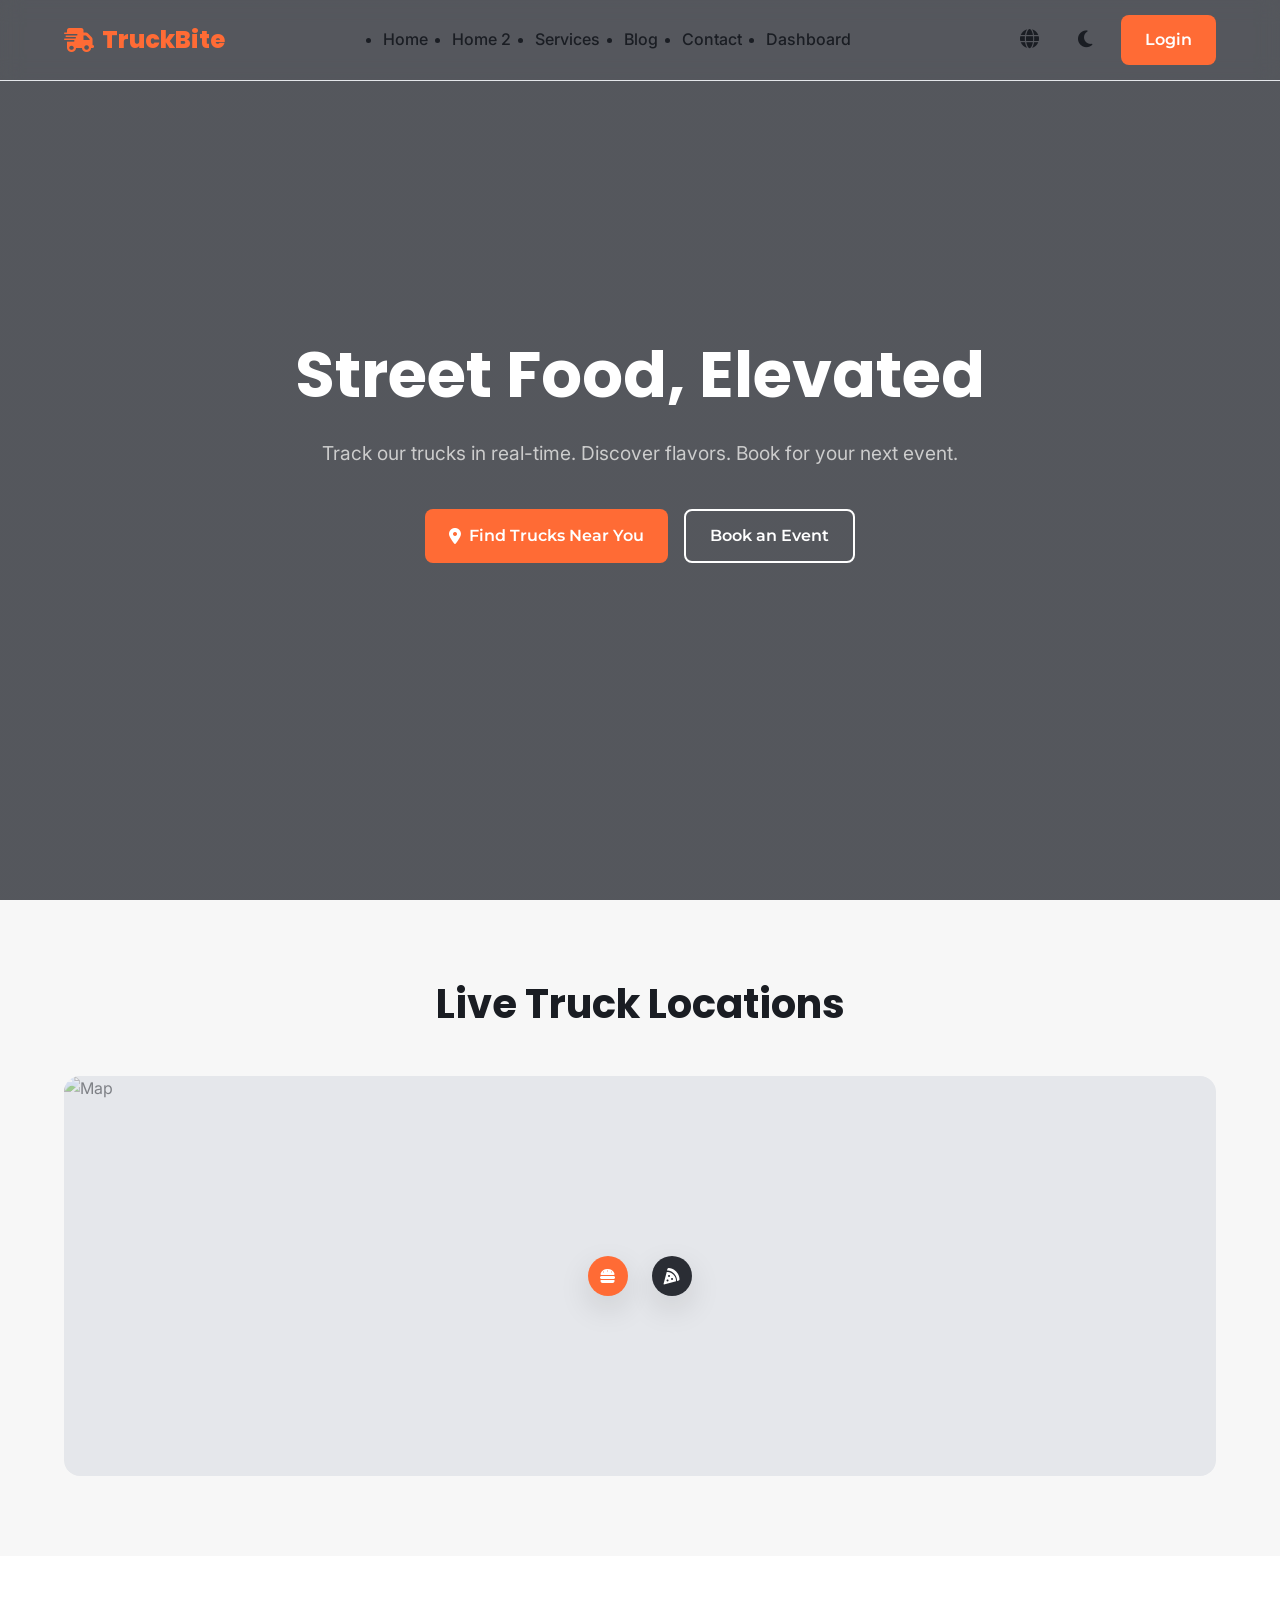
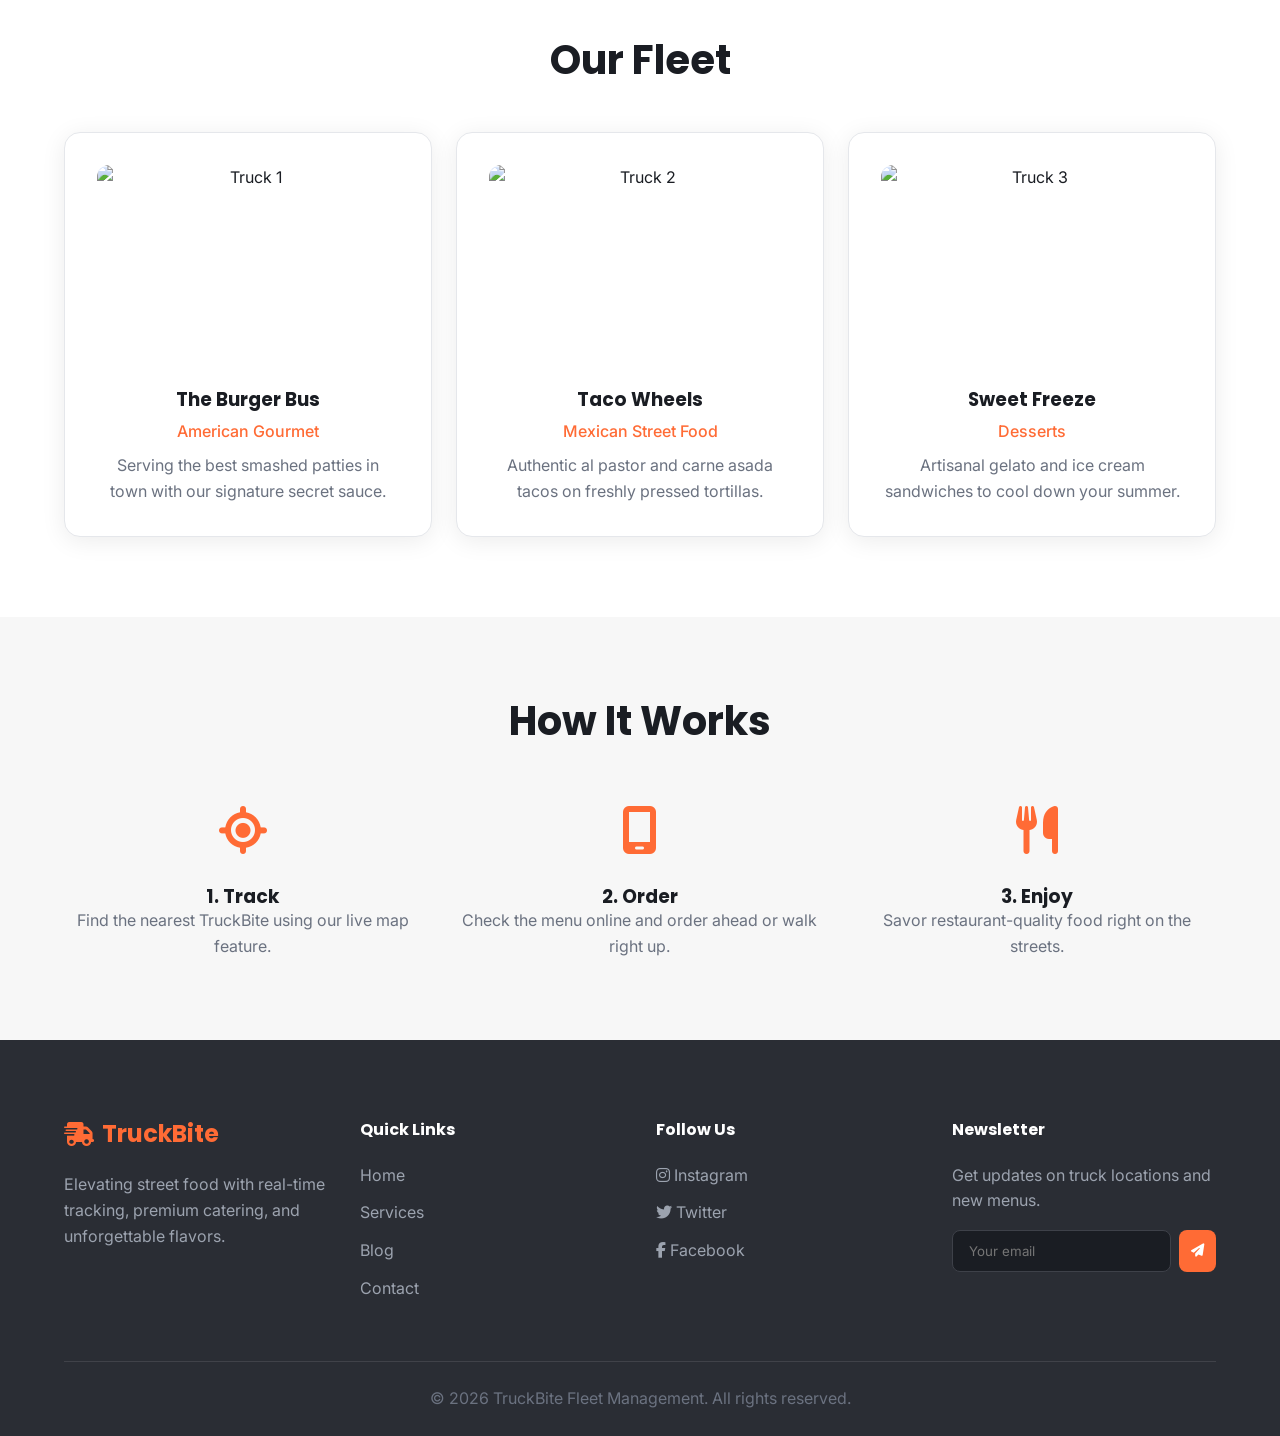
==== index.html @ 332a0b75 "first commit" ====
<!DOCTYPE html>
<html lang="en">
<head>
    <meta charset="UTF-8">
    <meta name="viewport" content="width=device-width, initial-scale=1.0">
    <title>TruckBite - Food Truck Fleet Management</title>
    <link rel="stylesheet" href="css/style.css">
    <link rel="stylesheet" href="https://cdnjs.cloudflare.com/ajax/libs/font-awesome/6.4.0/css/all.min.css">
</head>
<body>
    <!-- Navbar -->
    <nav class="navbar">
        <div class="container nav-container">
            <a href="index.html" class="logo">
                <i class="fa-solid fa-truck-fast"></i> TruckBite
            </a>
            
            <ul class="nav-links">
                <li><a href="index.html" class="nav-link">Home</a></li>
                <li><a href="home2.html" class="nav-link">Home 2</a></li>
                <li><a href="services.html" class="nav-link">Services</a></li>
                <li><a href="blog.html" class="nav-link">Blog</a></li>
                <li><a href="contact.html" class="nav-link">Contact</a></li>
                <li><a href="overview.html" class="nav-link dashboard-link">Dashboard</a></li>
            </ul>

            <div class="nav-controls">
                <!-- Theme and RTL in Navbar (Desktop) -->
                <button class="icon-btn rtl-toggle-btn" aria-label="Toggle RTL"><i class="fa-solid fa-globe"></i></button>
                <button class="icon-btn theme-toggle-btn" aria-label="Toggle Theme"><i class="fa-solid fa-moon"></i></button>
                <a href="login.html" class="btn btn-primary">Login</a>
            </div>

            <button class="hamburger"><i class="fa-solid fa-bars"></i></button>
        </div>
    </nav>

    <!-- Mobile Menu -->
    <div class="mobile-overlay"></div>
    <div class="mobile-menu">
        <button class="mobile-close"><i class="fa-solid fa-xmark"></i></button>
        <ul style="list-style: none; display: flex; flex-direction: column; gap: 20px;">
            <li><a href="index.html" class="nav-link text-dark" style="font-size: 1.2rem;">Home</a></li>
            <li><a href="home2.html" class="nav-link" style="font-size: 1.2rem;">Home 2</a></li>
            <li><a href="services.html" class="nav-link" style="font-size: 1.2rem;">Services</a></li>
            <li><a href="blog.html" class="nav-link" style="font-size: 1.2rem;">Blog</a></li>
            <li><a href="contact.html" class="nav-link" style="font-size: 1.2rem;">Contact</a></li>
            <li><a href="overview.html" class="nav-link dashboard-link" style="font-size: 1.2rem;">Dashboard</a></li>
            <li><a href="login.html" class="btn btn-primary" style="text-align: center;">Login</a></li>
        </ul>
        <div style="display: flex; gap: 16px; margin-top: 20px;">
            <button class="icon-btn rtl-toggle-btn"><i class="fa-solid fa-globe"></i> RTL</button>
            <button class="icon-btn theme-toggle-btn"><i class="fa-solid fa-moon"></i> Theme</button>
        </div>
    </div>

    <!-- Home Hero -->
    <section class="hero">
        <div class="hero-content">
            <h1>Street Food, Elevated</h1>
            <p>Track our trucks in real-time. Discover flavors. Book for your next event.</p>
            <div class="hero-btns">
                <a href="#locations" class="btn btn-primary"><i class="fa-solid fa-location-dot float"></i> Find Trucks Near You</a>
                <a href="services.html" class="btn btn-outline" style="color:#fff; border-color:#fff;">Book an Event</a>
            </div>
        </div>
    </section>

    <!-- Live Locations (Mock) -->
    <section id="locations" style="background: var(--accent);">
        <div class="container">
            <h2 class="section-heading">Live Truck Locations</h2>
            <div style="width: 100%; height: 400px; background: #e5e7eb; border-radius: 16px; display: flex; align-items: center; justify-content: center; position: relative; overflow: hidden;">
                <img src="https://images.unsplash.com/photo-1524661135-423995f22d0b?auto=format&fit=crop&q=80&w=1600" style="width:100%; height:100%; object-fit: cover; opacity: 0.5; position: absolute;" alt="Map">
                <div style="z-index: 2; display: flex; gap: 24px;">
                    <!-- Mock Markers -->
                    <div style="width:40px;height:40px;background:var(--primary);color:#fff;border-radius:50%;display:flex;align-items:center;justify-content:center;box-shadow:var(--shadow-lg);animation:float 2s infinite;"><i class="fa-solid fa-burger"></i></div>
                    <div style="width:40px;height:40px;background:var(--secondary);color:#fff;border-radius:50%;display:flex;align-items:center;justify-content:center;box-shadow:var(--shadow-lg);animation:float 3s infinite;"><i class="fa-solid fa-pizza-slice"></i></div>
                </div>
            </div>
        </div>
    </section>

    <!-- Our Fleet -->
    <section>
        <div class="container">
            <h2 class="section-heading">Our Fleet</h2>
            <div class="card-grid">
                <div class="card">
                    <img src="https://images.unsplash.com/photo-1565123409695-7b5ef63a2efb?auto=format&fit=crop&q=80&w=600" alt="Truck 1" style="width: 100%; height: 200px; object-fit: cover; border-radius: 12px; margin-bottom: 24px;">
                    <h3>The Burger Bus</h3>
                    <p style="margin: 8px 0; font-weight: 500; color: var(--primary);">American Gourmet</p>
                    <p>Serving the best smashed patties in town with our signature secret sauce.</p>
                </div>
                <div class="card">
                    <img src="https://images.unsplash.com/photo-1585937421612-70a008356fbe?auto=format&fit=crop&q=80&w=600" alt="Truck 2" style="width: 100%; height: 200px; object-fit: cover; border-radius: 12px; margin-bottom: 24px;">
                    <h3>Taco Wheels</h3>
                    <p style="margin: 8px 0; font-weight: 500; color: var(--primary);">Mexican Street Food</p>
                    <p>Authentic al pastor and carne asada tacos on freshly pressed tortillas.</p>
                </div>
                <div class="card">
                    <img src="https://images.unsplash.com/photo-1555939594-58d7cb561ad1?auto=format&fit=crop&q=80&w=600" alt="Truck 3" style="width: 100%; height: 200px; object-fit: cover; border-radius: 12px; margin-bottom: 24px;">
                    <h3>Sweet Freeze</h3>
                    <p style="margin: 8px 0; font-weight: 500; color: var(--primary);">Desserts</p>
                    <p>Artisanal gelato and ice cream sandwiches to cool down your summer.</p>
                </div>
            </div>
        </div>
    </section>

    <!-- How It Works -->
    <section style="background: var(--accent);">
        <div class="container">
            <h2 class="section-heading">How It Works</h2>
            <div class="card-grid" style="gap: 40px;">
                <div style="flex: 1; text-align: center;">
                    <div style="font-size: 3rem; color: var(--primary); margin-bottom: 16px;"><i class="fa-solid fa-location-crosshairs"></i></div>
                    <h3>1. Track</h3>
                    <p>Find the nearest TruckBite using our live map feature.</p>
                </div>
                <div style="flex: 1; text-align: center;">
                    <div style="font-size: 3rem; color: var(--primary); margin-bottom: 16px;"><i class="fa-solid fa-mobile-screen"></i></div>
                    <h3>2. Order</h3>
                    <p>Check the menu online and order ahead or walk right up.</p>
                </div>
                <div style="flex: 1; text-align: center;">
                    <div style="font-size: 3rem; color: var(--primary); margin-bottom: 16px;"><i class="fa-solid fa-utensils"></i></div>
                    <h3>3. Enjoy</h3>
                    <p>Savor restaurant-quality food right on the streets.</p>
                </div>
            </div>
        </div>
    </section>

    <!-- Footer -->
    <footer>
        <div class="container">
            <div class="footer-grid">
                <div class="footer-col">
                    <h4 style="font-family: var(--font-heading); font-size: 1.5rem; color: var(--primary); display: flex; align-items: center; gap: 8px;"><i class="fa-solid fa-truck-fast"></i> TruckBite</h4>
                    <p>Elevating street food with real-time tracking, premium catering, and unforgettable flavors.</p>
                </div>
                <div class="footer-col">
                    <h4>Quick Links</h4>
                    <a href="index.html">Home</a>
                    <a href="services.html">Services</a>
                    <a href="blog.html">Blog</a>
                    <a href="contact.html">Contact</a>
                </div>
                <div class="footer-col">
                    <h4>Follow Us</h4>
                    <a href="#"><i class="fa-brands fa-instagram"></i> Instagram</a>
                    <a href="#"><i class="fa-brands fa-twitter"></i> Twitter</a>
                    <a href="#"><i class="fa-brands fa-facebook-f"></i> Facebook</a>
                </div>
                <div class="footer-col">
                    <h4>Newsletter</h4>
                    <p>Get updates on truck locations and new menus.</p>
                    <div style="display: flex; gap: 8px; margin-top: 16px;">
                        <input type="email" placeholder="Your email" style="background:#1A1D23; border-color:#3E4149; color:#FFF;">
                        <button class="btn btn-primary" style="padding: 12px;"><i class="fa-solid fa-paper-plane"></i></button>
                    </div>
                </div>
            </div>
            <div class="footer-bottom">
                <p>&copy; 2026 TruckBite Fleet Management. All rights reserved.</p>
            </div>
        </div>
    </footer>

    <script src="js/rtl-toggle.js"></script>
    <script src="js/script.js"></script>
</body>
</html>
---- css/style.css ----
/* style.css - Main Styles for TruckBite */
@import url('https://fonts.googleapis.com/css2?family=Inter:wght@400;500;600&family=Montserrat:wght@500;600;700&family=Poppins:wght@500;600;700;800&display=swap');

:root {
  /* Colors */
  --primary: #FF6B35;
  --secondary: #2A2D34;
  --accent: #F7F7F7;
  
  --text-dark: #1A1D23;
  --text-light: #6B7280;
  --bg-color: #FFFFFF;
  --bg-card: #FFFFFF;
  --border-color: #E5E7EB;
  
  --shadow-sm: 0 2px 8px rgba(0,0,0,0.04);
  --shadow-md: 0 4px 24px rgba(0,0,0,0.08);
  --shadow-lg: 0 12px 32px rgba(0,0,0,0.12);
  
  /* Typography */
  --font-heading: 'Poppins', sans-serif;
  --font-body: 'Inter', sans-serif;
  --font-cta: 'Montserrat', sans-serif;
  
  /* Spacing */
  --base-unit: 8px;
  --section-padding: 80px;
  --container-max: 1200px;
  --card-gap: 24px;
}

[data-theme="dark"] {
  --bg-color: #1A1D23;
  --text-dark: #F7F7F7;
  --text-light: #9CA3AF;
  --bg-card: #2A2D34;
  --border-color: #3E4149;
  --shadow-md: 0 4px 24px rgba(0,0,0,0.3);
}

* {
  margin: 0;
  padding: 0;
  box-sizing: border-box;
}

body {
  font-family: var(--font-body);
  color: var(--text-dark);
  background-color: var(--bg-color);
  line-height: 1.6;
  transition: background-color 0.3s ease, color 0.3s ease;
  overflow-x: hidden;
}

.container {
  max-width: var(--container-max);
  margin: 0 auto;
  padding: 0 24px;
}

/* Typography styles */
h1, h2, h3, h4, h5, h6 {
  font-family: var(--font-heading);
  color: var(--text-dark);
  line-height: 1.2;
}

h2.section-heading {
  font-size: 2.5rem;
  text-align: center;
  margin-bottom: 48px;
}

@media (max-width: 768px) {
  h2.section-heading {
    font-size: 1.8rem;
    margin-bottom: 32px;
  }
}

p {
  color: var(--text-light);
}

a {
  text-decoration: none;
  color: inherit;
  transition: color 0.3s ease;
}

/* Buttons */
.btn {
  font-family: var(--font-cta);
  display: inline-flex;
  align-items: center;
  justify-content: center;
  padding: 12px 24px;
  border-radius: 8px;
  font-weight: 600;
  cursor: pointer;
  transition: all 0.3s ease;
  border: none;
  gap: 8px;
}

.btn-primary {
  background-color: var(--primary);
  color: #FFF;
}

.btn-primary:hover {
  transform: scale(1.05);
  box-shadow: 0 8px 16px rgba(255, 107, 53, 0.3);
}

.btn-outline {
  background: transparent;
  border: 2px solid var(--primary);
  color: var(--primary);
}

.btn-outline:hover {
  background: var(--primary);
  color: #FFF;
}

/* Cards */
.card-grid {
  display: flex;
  gap: var(--card-gap);
  flex-wrap: wrap;
}

.card {
  background-color: var(--bg-card);
  border-radius: 16px;
  padding: 32px;
  box-shadow: var(--shadow-md);
  display: flex;
  flex: 1;
  min-width: 300px;
  flex-direction: column;
  align-items: center;
  text-align: center;
  transition: transform 0.3s ease, box-shadow 0.3s ease;
  border: 1px solid var(--border-color);
}

.card:hover {
  transform: translateY(-8px);
  box-shadow: var(--shadow-lg);
}

/* Navbar */
.navbar {
  position: fixed;
  top: 0;
  left: 0;
  width: 100%;
  background-color: rgba(var(--bg-color), 0.8);
  backdrop-filter: blur(10px);
  -webkit-backdrop-filter: blur(10px);
  z-index: 1000;
  border-bottom: 1px solid var(--border-color);
  transition: all 0.3s ease;
}
.navbar.dark-mode {
  background-color: rgba(26, 29, 35, 0.8);
}

.nav-container {
  display: flex;
  justify-content: space-between;
  align-items: center;
  height: 80px;
}

.logo {
  font-family: var(--font-heading);
  font-size: 1.5rem;
  font-weight: 800;
  color: var(--primary);
  display: flex;
  align-items: center;
  gap: 8px;
}

.nav-links {
  display: flex;
  align-items: center;
  gap: 24px;
}

.nav-link {
  font-weight: 500;
  position: relative;
}

.nav-link:hover {
  color: var(--primary);
}

.nav-controls {
  display: flex;
  align-items: center;
  gap: 16px;
}

.icon-btn {
  width: 40px;
  height: 40px;
  border-radius: 50%;
  border: none;
  background: transparent;
  color: var(--text-dark);
  cursor: pointer;
  display: flex;
  justify-content: center;
  align-items: center;
  transition: background 0.3s ease;
  font-size: 1.2rem;
}

.icon-btn:hover {
  background: var(--accent);
}

[data-theme="dark"] .icon-btn:hover {
  background: var(--border-color);
}

.hamburger {
  display: none;
  background: transparent;
  border: none;
  font-size: 1.5rem;
  color: var(--text-dark);
  cursor: pointer;
}

.mobile-menu {
  position: fixed;
  top: 0;
  right: -100%;
  width: 300px;
  height: 100vh;
  background-color: var(--bg-card);
  box-shadow: -4px 0 24px rgba(0,0,0,0.1);
  padding: 80px 24px 24px;
  transition: right 0.3s ease;
  z-index: 999;
  display: flex;
  flex-direction: column;
  gap: 20px;
}

.mobile-menu.active {
  right: 0;
}

.mobile-close {
  position: absolute;
  top: 24px;
  right: 24px;
  background: transparent;
  border: none;
  font-size: 1.5rem;
  color: var(--text-dark);
  cursor: pointer;
}

.mobile-overlay {
  position: fixed;
  top: 0;
  left: 0;
  width: 100vw;
  height: 100vh;
  background: rgba(0,0,0,0.5);
  opacity: 0;
  visibility: hidden;
  transition: all 0.3s ease;
  z-index: 998;
}

.mobile-overlay.active {
  opacity: 1;
  visibility: visible;
}

/* Sections */
section {
  padding: var(--section-padding) 0;
}

@media (max-width: 768px) {
  section {
    padding: calc(var(--section-padding) / 2) 0;
  }
  
  .nav-links {
    display: none;
  }
  
  .nav-controls {
    display: none;
  }
  
  .hamburger {
    display: block;
  }
}

/* Hero Section */
.hero {
  height: 100vh;
  display: flex;
  align-items: center;
  justify-content: center;
  text-align: center;
  position: relative;
  background: linear-gradient(rgba(42, 45, 52, 0.8), rgba(42, 45, 52, 0.8)), url('https://images.unsplash.com/photo-1565123409695-7b5ef63a2efb?auto=format&fit=crop&q=80&w=2000') center/cover;
  color: #FFF;
  padding-top: 80px;
}

.hero-content {
  max-width: 800px;
  z-index: 2;
  animation: fadeIn 1s ease-out;
}

.hero h1 {
  font-size: 4rem;
  color: #FFF;
  margin-bottom: 24px;
  animation: slideUp 1s ease-out 0.5s both;
}

.hero p {
  font-size: 1.2rem;
  color: #CCC;
  margin-bottom: 40px;
  animation: slideUp 1s ease-out 0.7s both;
}

.hero-btns {
  display: flex;
  gap: 16px;
  justify-content: center;
  animation: slideUp 1s ease-out 0.9s both;
}

/* Auth Pages Modal Logic */
.modal {
  display: none;
  position: fixed;
  top: 0; left: 0; right: 0; bottom: 0;
  background: rgba(0,0,0,0.5);
  z-index: 2000;
  align-items: center;
  justify-content: center;
}
.modal.active {
  display: flex;
}
.modal-content {
  background: var(--bg-card);
  padding: 32px;
  border-radius: 16px;
  text-align: center;
  max-width: 400px;
  width: 90%;
}

/* Animation Keyframes */
@keyframes fadeIn {
  from { opacity: 0; }
  to { opacity: 1; }
}

@keyframes slideUp {
  from { transform: translateY(30px); opacity: 0; }
  to { transform: translateY(0); opacity: 1; }
}

/* Floating Animations */
.float {
  animation: float 3s ease-in-out infinite;
}

@keyframes float {
  0% { transform: translateY(0); }
  50% { transform: translateY(-10px); }
  100% { transform: translateY(0); }
}

/* Footer */
footer {
  background-color: var(--secondary);
  color: #FFF;
  padding: 80px 0 24px;
}

.footer-grid {
  display: grid;
  grid-template-columns: repeat(4, 1fr);
  gap: 32px;
  margin-bottom: 48px;
}

.footer-col h4 {
  color: #FFF;
  margin-bottom: 24px;
}

.footer-col p, .footer-col a {
  color: #9CA3AF;
  margin-bottom: 12px;
  display: block;
}

.footer-col a:hover {
  color: var(--primary);
}

.footer-bottom {
  text-align: center;
  padding-top: 24px;
  border-top: 1px solid rgba(255,255,255,0.1);
  color: #9CA3AF;
}

@media (max-width: 1024px) {
  .footer-grid {
    grid-template-columns: repeat(2, 1fr);
  }
}

@media (max-width: 768px) {
  .footer-grid {
    grid-template-columns: 1fr;
    text-align: center;
  }
}

/* RTL Styles */
[dir="rtl"] {
  text-align: right;
}

[dir="rtl"] .nav-links {
  flex-direction: row-reverse;
}

[dir="rtl"] .hero-btns {
  flex-direction: row-reverse;
}

[dir="rtl"] .card-grid {
  flex-direction: row-reverse;
}

[dir="rtl"] .mobile-menu {
  right: auto;
  left: -100%;
}

[dir="rtl"] .mobile-menu.active {
  left: 0;
}

[dir="rtl"] .mobile-close {
  right: auto;
  left: 24px;
}

[dir="rtl"] .footer-grid {
  direction: rtl;
}

/* Global inputs */
input, textarea {
  width: 100%;
  padding: 12px 16px;
  border: 1px solid var(--border-color);
  border-radius: 8px;
  background: var(--bg-color);
  color: var(--text-dark);
  font-family: var(--font-body);
  transition: border-color 0.3s ease;
}

input:focus, textarea:focus {
  outline: none;
  border-color: var(--primary);
}
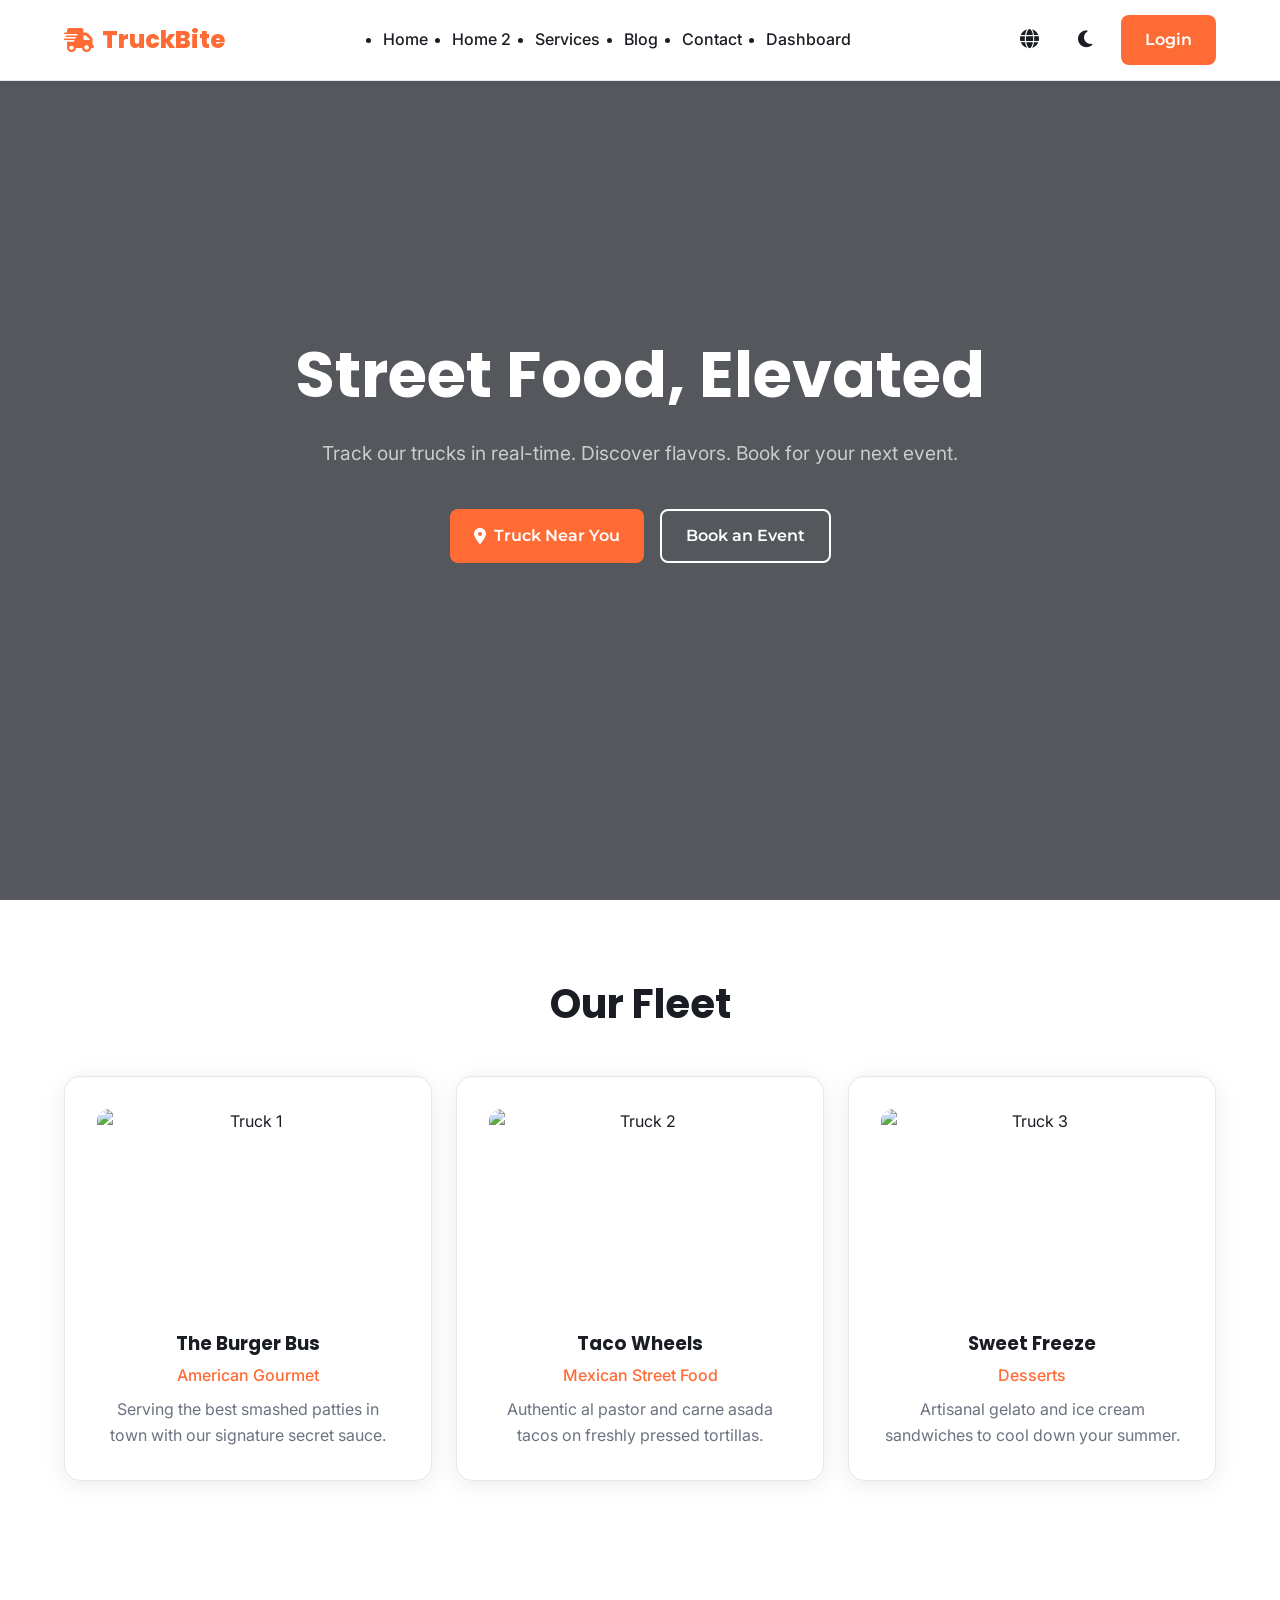
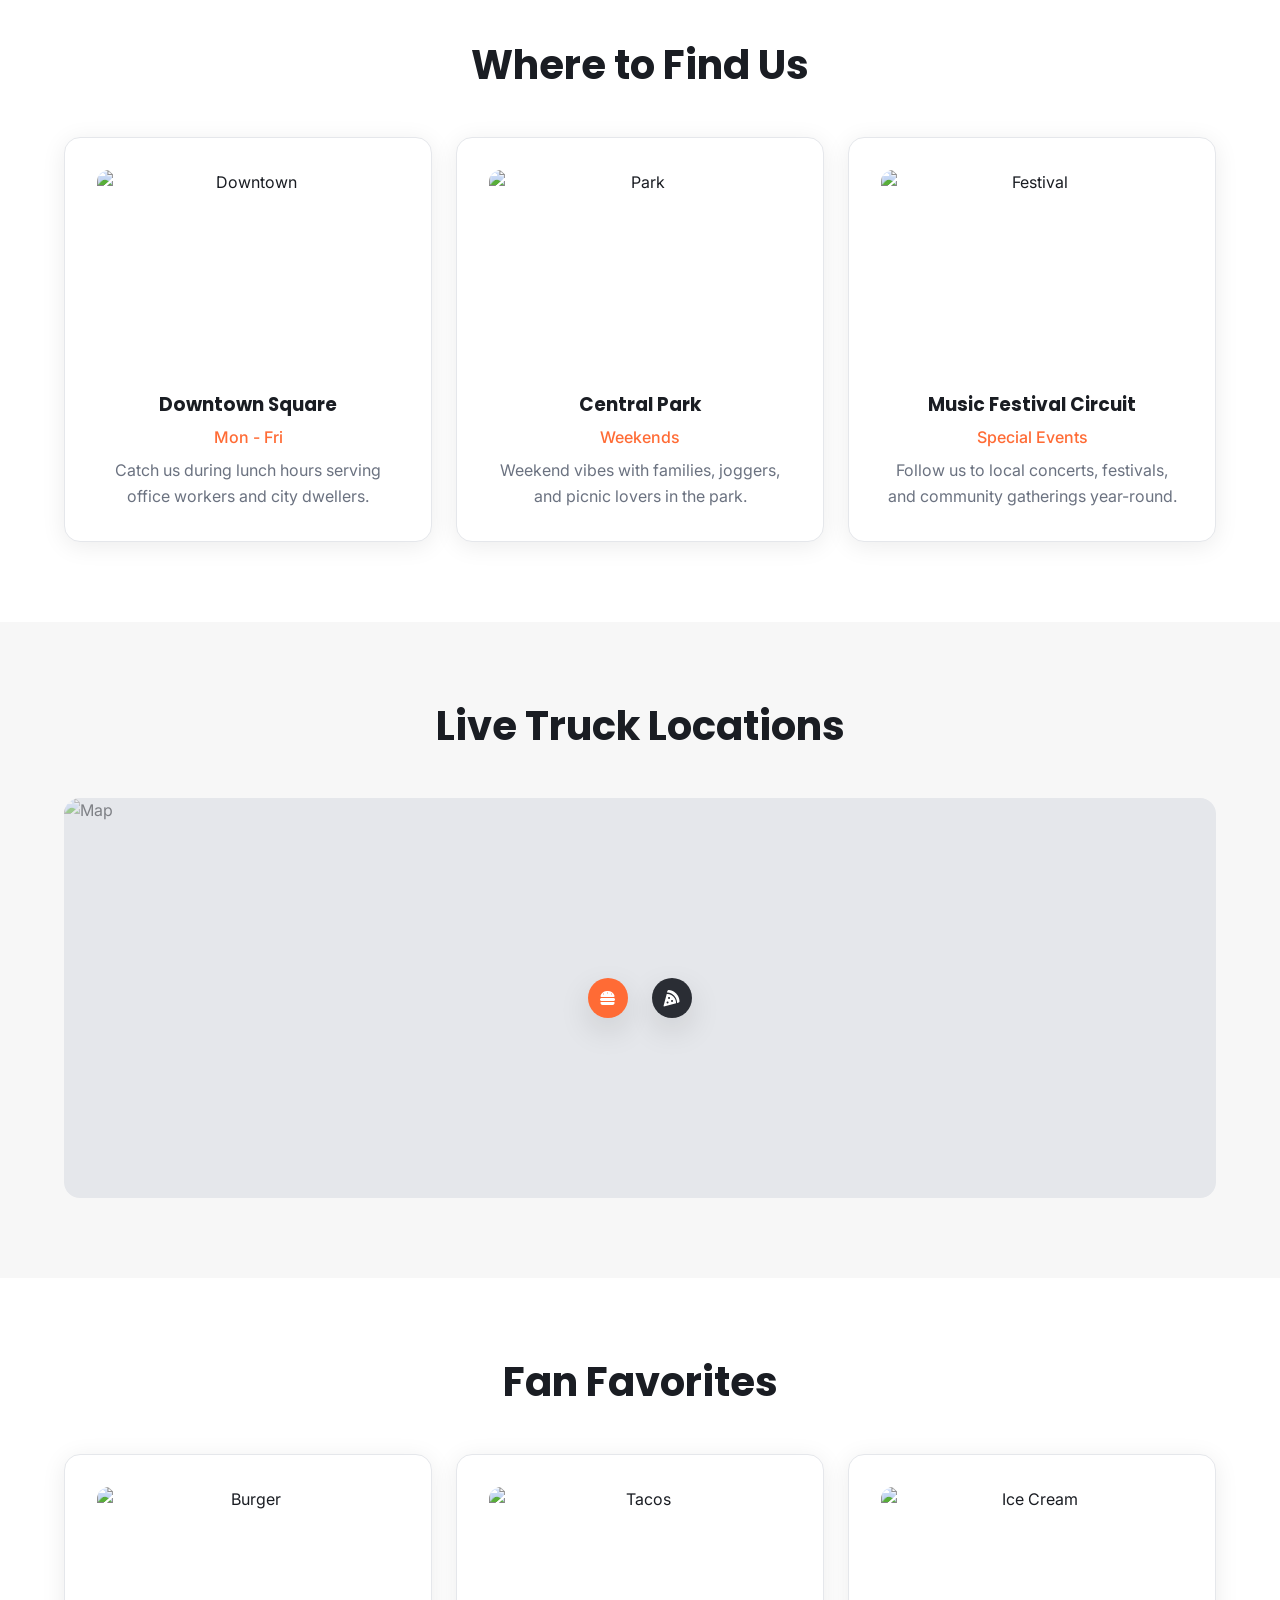
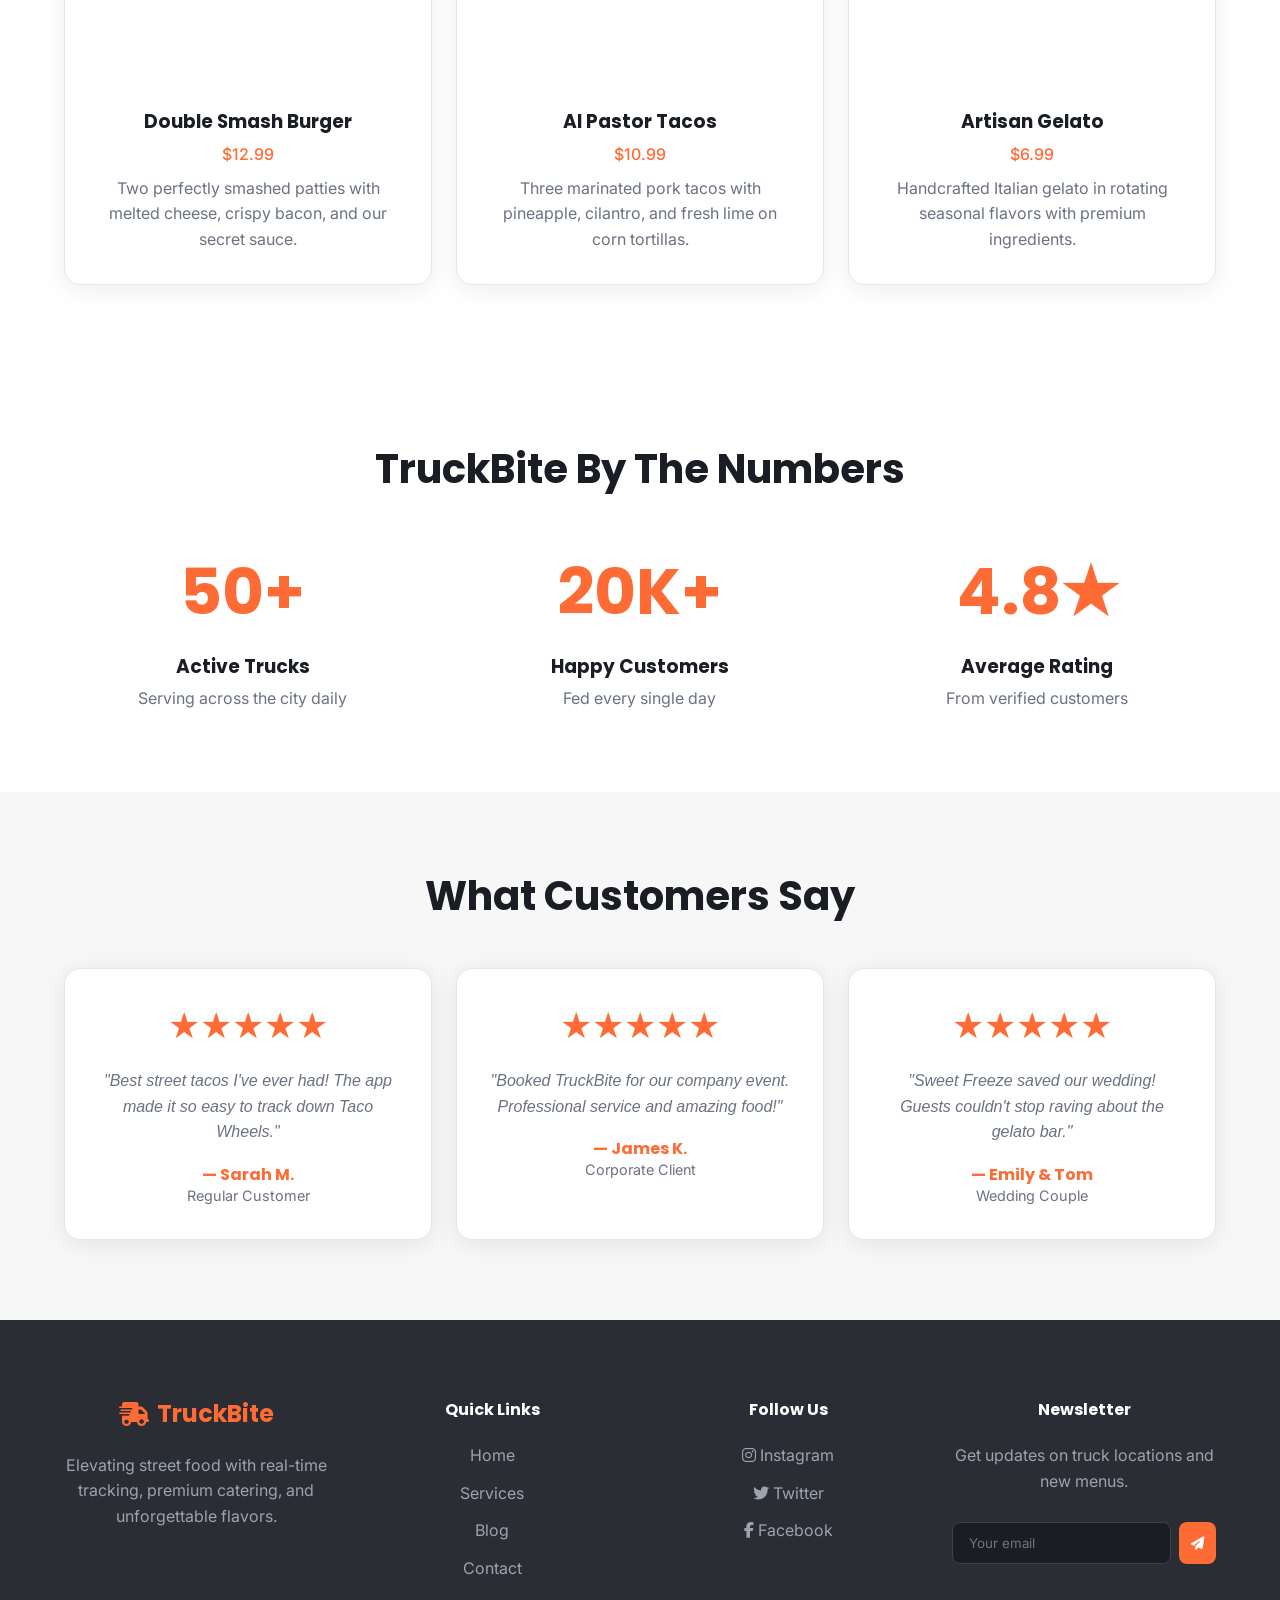
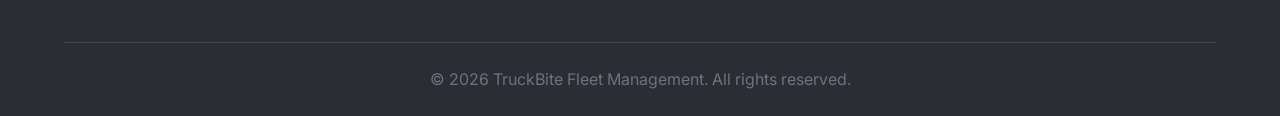
==== commit 2e55055a: "fixes" ====
--- a/index.html
+++ b/index.html
@@ -1,5 +1,6 @@
 <!DOCTYPE html>
 <html lang="en">
+
 <head>
     <meta charset="UTF-8">
     <meta name="viewport" content="width=device-width, initial-scale=1.0">
@@ -7,6 +8,7 @@
     <link rel="stylesheet" href="css/style.css">
     <link rel="stylesheet" href="https://cdnjs.cloudflare.com/ajax/libs/font-awesome/6.4.0/css/all.min.css">
 </head>
+
 <body>
     <!-- Navbar -->
     <nav class="navbar">
@@ -14,7 +16,7 @@
             <a href="index.html" class="logo">
                 <i class="fa-solid fa-truck-fast"></i> TruckBite
             </a>
-            
+
             <ul class="nav-links">
                 <li><a href="index.html" class="nav-link">Home</a></li>
                 <li><a href="home2.html" class="nav-link">Home 2</a></li>
@@ -24,14 +26,18 @@
                 <li><a href="overview.html" class="nav-link dashboard-link">Dashboard</a></li>
             </ul>
 
-            <div class="nav-controls">
-                <!-- Theme and RTL in Navbar (Desktop) -->
-                <button class="icon-btn rtl-toggle-btn" aria-label="Toggle RTL"><i class="fa-solid fa-globe"></i></button>
-                <button class="icon-btn theme-toggle-btn" aria-label="Toggle Theme"><i class="fa-solid fa-moon"></i></button>
-                <a href="login.html" class="btn btn-primary">Login</a>
-            </div>
-
-            <button class="hamburger"><i class="fa-solid fa-bars"></i></button>
+            <div class="nav-right">
+                <div class="nav-controls">
+                    <!-- Theme and RTL in Navbar (Desktop) -->
+                    <button class="icon-btn rtl-toggle-btn" aria-label="Toggle RTL"><i
+                            class="fa-solid fa-globe"></i></button>
+                    <button class="icon-btn theme-toggle-btn" aria-label="Toggle Theme"><i
+                            class="fa-solid fa-moon"></i></button>
+                    <a href="login.html" class="btn btn-primary">Login</a>
+                </div>
+
+                <button class="hamburger"><i class="fa-solid fa-bars"></i></button>
+            </div>
         </div>
     </nav>
 
@@ -48,35 +54,18 @@
             <li><a href="overview.html" class="nav-link dashboard-link" style="font-size: 1.2rem;">Dashboard</a></li>
             <li><a href="login.html" class="btn btn-primary" style="text-align: center;">Login</a></li>
         </ul>
-        <div style="display: flex; gap: 16px; margin-top: 20px;">
-            <button class="icon-btn rtl-toggle-btn"><i class="fa-solid fa-globe"></i> RTL</button>
-            <button class="icon-btn theme-toggle-btn"><i class="fa-solid fa-moon"></i> Theme</button>
-        </div>
     </div>
 
+    <!-- Home Hero -->
     <!-- Home Hero -->
     <section class="hero">
         <div class="hero-content">
             <h1>Street Food, Elevated</h1>
             <p>Track our trucks in real-time. Discover flavors. Book for your next event.</p>
             <div class="hero-btns">
-                <a href="#locations" class="btn btn-primary"><i class="fa-solid fa-location-dot float"></i> Find Trucks Near You</a>
+                <a href="#locations" class="btn btn-primary"><i class="fa-solid fa-location-dot float"></i>Truck Near
+                    You</a>
                 <a href="services.html" class="btn btn-outline" style="color:#fff; border-color:#fff;">Book an Event</a>
-            </div>
-        </div>
-    </section>
-
-    <!-- Live Locations (Mock) -->
-    <section id="locations" style="background: var(--accent);">
-        <div class="container">
-            <h2 class="section-heading">Live Truck Locations</h2>
-            <div style="width: 100%; height: 400px; background: #e5e7eb; border-radius: 16px; display: flex; align-items: center; justify-content: center; position: relative; overflow: hidden;">
-                <img src="https://images.unsplash.com/photo-1524661135-423995f22d0b?auto=format&fit=crop&q=80&w=1600" style="width:100%; height:100%; object-fit: cover; opacity: 0.5; position: absolute;" alt="Map">
-                <div style="z-index: 2; display: flex; gap: 24px;">
-                    <!-- Mock Markers -->
-                    <div style="width:40px;height:40px;background:var(--primary);color:#fff;border-radius:50%;display:flex;align-items:center;justify-content:center;box-shadow:var(--shadow-lg);animation:float 2s infinite;"><i class="fa-solid fa-burger"></i></div>
-                    <div style="width:40px;height:40px;background:var(--secondary);color:#fff;border-radius:50%;display:flex;align-items:center;justify-content:center;box-shadow:var(--shadow-lg);animation:float 3s infinite;"><i class="fa-solid fa-pizza-slice"></i></div>
-                </div>
             </div>
         </div>
     </section>
@@ -87,19 +76,25 @@
             <h2 class="section-heading">Our Fleet</h2>
             <div class="card-grid">
                 <div class="card">
-                    <img src="https://images.unsplash.com/photo-1565123409695-7b5ef63a2efb?auto=format&fit=crop&q=80&w=600" alt="Truck 1" style="width: 100%; height: 200px; object-fit: cover; border-radius: 12px; margin-bottom: 24px;">
+                    <img src="https://images.unsplash.com/photo-1565123409695-7b5ef63a2efb?auto=format&fit=crop&q=80&w=600"
+                        alt="Truck 1"
+                        style="width: 100%; height: 200px; object-fit: cover; border-radius: 12px; margin-bottom: 24px;">
                     <h3>The Burger Bus</h3>
                     <p style="margin: 8px 0; font-weight: 500; color: var(--primary);">American Gourmet</p>
                     <p>Serving the best smashed patties in town with our signature secret sauce.</p>
                 </div>
                 <div class="card">
-                    <img src="https://images.unsplash.com/photo-1585937421612-70a008356fbe?auto=format&fit=crop&q=80&w=600" alt="Truck 2" style="width: 100%; height: 200px; object-fit: cover; border-radius: 12px; margin-bottom: 24px;">
+                    <img src="https://images.unsplash.com/photo-1585937421612-70a008356fbe?auto=format&fit=crop&q=80&w=600"
+                        alt="Truck 2"
+                        style="width: 100%; height: 200px; object-fit: cover; border-radius: 12px; margin-bottom: 24px;">
                     <h3>Taco Wheels</h3>
                     <p style="margin: 8px 0; font-weight: 500; color: var(--primary);">Mexican Street Food</p>
                     <p>Authentic al pastor and carne asada tacos on freshly pressed tortillas.</p>
                 </div>
                 <div class="card">
-                    <img src="https://images.unsplash.com/photo-1555939594-58d7cb561ad1?auto=format&fit=crop&q=80&w=600" alt="Truck 3" style="width: 100%; height: 200px; object-fit: cover; border-radius: 12px; margin-bottom: 24px;">
+                    <img src="https://images.unsplash.com/photo-1555939594-58d7cb561ad1?auto=format&fit=crop&q=80&w=600"
+                        alt="Truck 3"
+                        style="width: 100%; height: 200px; object-fit: cover; border-radius: 12px; margin-bottom: 24px;">
                     <h3>Sweet Freeze</h3>
                     <p style="margin: 8px 0; font-weight: 500; color: var(--primary);">Desserts</p>
                     <p>Artisanal gelato and ice cream sandwiches to cool down your summer.</p>
@@ -107,37 +102,162 @@
             </div>
         </div>
     </section>
-
-    <!-- How It Works -->
-    <section style="background: var(--accent);">
-        <div class="container">
-            <h2 class="section-heading">How It Works</h2>
+    <!-- Where to Find Us -->
+    <section>
+        <div class="container">
+            <h2 class="section-heading">Where to Find Us</h2>
+            <div class="card-grid">
+                <div class="card">
+                    <img src="https://images.unsplash.com/photo-1477959858617-67f85cf4f1df?auto=format&fit=crop&q=80&w=600"
+                        alt="Downtown"
+                        style="width: 100%; height: 200px; object-fit: cover; border-radius: 12px; margin-bottom: 24px;">
+                    <h3>Downtown Square</h3>
+                    <p style="margin: 8px 0; font-weight: 500; color: var(--primary);">Mon - Fri</p>
+                    <p>Catch us during lunch hours serving office workers and city dwellers.</p>
+                </div>
+                <div class="card">
+                    <img src="https://images.unsplash.com/photo-1519331379826-f10be5486c6f?auto=format&fit=crop&q=80&w=600"
+                        alt="Park"
+                        style="width: 100%; height: 200px; object-fit: cover; border-radius: 12px; margin-bottom: 24px;">
+                    <h3>Central Park</h3>
+                    <p style="margin: 8px 0; font-weight: 500; color: var(--primary);">Weekends</p>
+                    <p>Weekend vibes with families, joggers, and picnic lovers in the park.</p>
+                </div>
+                <div class="card">
+                    <img src="https://images.unsplash.com/photo-1492684223066-81342ee5ff30?auto=format&fit=crop&q=80&w=600"
+                        alt="Festival"
+                        style="width: 100%; height: 200px; object-fit: cover; border-radius: 12px; margin-bottom: 24px;">
+                    <h3>Music Festival Circuit</h3>
+                    <p style="margin: 8px 0; font-weight: 500; color: var(--primary);">Special Events</p>
+                    <p>Follow us to local concerts, festivals, and community gatherings year-round.</p>
+                </div>
+            </div>
+        </div>
+    </section>
+
+    <!-- Live Locations (Mock) -->
+    <section id="locations" style="background: var(--accent);">
+        <div class="container">
+            <h2 class="section-heading" style="color: #1A1D23;">Live Truck Locations</h2>
+            <div
+                style="width: 100%; height: 400px; background: #e5e7eb; border-radius: 16px; display: flex; align-items: center; justify-content: center; position: relative; overflow: hidden;">
+                <img src="https://images.unsplash.com/photo-1524661135-423995f22d0b?auto=format&fit=crop&q=80&w=1600"
+                    style="width:100%; height:100%; object-fit: cover; opacity: 0.5; position: absolute;" alt="Map">
+                <div style="z-index: 2; display: flex; gap: 24px;">
+                    <!-- Mock Markers -->
+                    <div
+                        style="width:40px;height:40px;background:var(--primary);color:#fff;border-radius:50%;display:flex;align-items:center;justify-content:center;box-shadow:var(--shadow-lg);animation:float 2s infinite;">
+                        <i class="fa-solid fa-burger"></i>
+                    </div>
+                    <div
+                        style="width:40px;height:40px;background:var(--secondary);color:#fff;border-radius:50%;display:flex;align-items:center;justify-content:center;box-shadow:var(--shadow-lg);animation:float 3s infinite;">
+                        <i class="fa-solid fa-pizza-slice"></i>
+                    </div>
+                </div>
+            </div>
+        </div>
+    </section>
+
+    <!-- Popular Dishes -->
+    <section>
+        <div class="container">
+            <h2 class="section-heading">Fan Favorites</h2>
+            <div class="card-grid">
+                <div class="card">
+                    <img src="https://images.unsplash.com/photo-1568901346375-23c9450c58cd?auto=format&fit=crop&q=80&w=600"
+                        alt="Burger"
+                        style="width: 100%; height: 200px; object-fit: cover; border-radius: 12px; margin-bottom: 24px;">
+                    <h3>Double Smash Burger</h3>
+                    <p style="margin: 8px 0; font-weight: 500; color: var(--primary);">$12.99</p>
+                    <p>Two perfectly smashed patties with melted cheese, crispy bacon, and our secret sauce.</p>
+                </div>
+                <div class="card">
+                    <img src="https://images.unsplash.com/photo-1599974579688-8dbdd335c77f?auto=format&fit=crop&q=80&w=600"
+                        alt="Tacos"
+                        style="width: 100%; height: 200px; object-fit: cover; border-radius: 12px; margin-bottom: 24px;">
+                    <h3>Al Pastor Tacos</h3>
+                    <p style="margin: 8px 0; font-weight: 500; color: var(--primary);">$10.99</p>
+                    <p>Three marinated pork tacos with pineapple, cilantro, and fresh lime on corn tortillas.</p>
+                </div>
+                <div class="card">
+                    <img src="https://images.unsplash.com/photo-1563805042-7684c019e1cb?auto=format&fit=crop&q=80&w=600"
+                        alt="Ice Cream"
+                        style="width: 100%; height: 200px; object-fit: cover; border-radius: 12px; margin-bottom: 24px;">
+                    <h3>Artisan Gelato</h3>
+                    <p style="margin: 8px 0; font-weight: 500; color: var(--primary);">$6.99</p>
+                    <p>Handcrafted Italian gelato in rotating seasonal flavors with premium ingredients.</p>
+                </div>
+            </div>
+        </div>
+    </section>
+
+    <!-- Our Impact -->
+    <section style="background: var(--bg-color);">
+        <div class="container">
+            <h2 class="section-heading">TruckBite By The Numbers</h2>
             <div class="card-grid" style="gap: 40px;">
                 <div style="flex: 1; text-align: center;">
-                    <div style="font-size: 3rem; color: var(--primary); margin-bottom: 16px;"><i class="fa-solid fa-location-crosshairs"></i></div>
-                    <h3>1. Track</h3>
-                    <p>Find the nearest TruckBite using our live map feature.</p>
+                    <div
+                        style="font-size: 4rem; font-weight: 700; color: var(--primary); margin-bottom: 12px; font-family: var(--font-heading);">
+                        50+</div>
+                    <h3 style="margin-bottom: 8px; color: #1A1D23;">Active Trucks</h3>
+                    <p style="color: #6B7280;">Serving across the city daily</p>
                 </div>
                 <div style="flex: 1; text-align: center;">
-                    <div style="font-size: 3rem; color: var(--primary); margin-bottom: 16px;"><i class="fa-solid fa-mobile-screen"></i></div>
-                    <h3>2. Order</h3>
-                    <p>Check the menu online and order ahead or walk right up.</p>
+                    <div
+                        style="font-size: 4rem; font-weight: 700; color: var(--primary); margin-bottom: 12px; font-family: var(--font-heading);">
+                        20K+</div>
+                    <h3 style="margin-bottom: 8px; color: #1A1D23;">Happy Customers</h3>
+                    <p style="color: #6B7280;">Fed every single day</p>
                 </div>
                 <div style="flex: 1; text-align: center;">
-                    <div style="font-size: 3rem; color: var(--primary); margin-bottom: 16px;"><i class="fa-solid fa-utensils"></i></div>
-                    <h3>3. Enjoy</h3>
-                    <p>Savor restaurant-quality food right on the streets.</p>
-                </div>
-            </div>
-        </div>
-    </section>
-
+                    <div
+                        style="font-size: 4rem; font-weight: 700; color: var(--primary); margin-bottom: 12px; font-family: var(--font-heading);">
+                        4.8★</div>
+                    <h3 style="margin-bottom: 8px; color: #1A1D23;">Average Rating</h3>
+                    <p style="color: #6B7280;">From verified customers</p>
+                </div>
+            </div>
+        </div>
+    </section>
+    <!-- What Customers Say -->
+    <section style="background: var(--accent);">
+        <div class="container">
+            <h2 class="section-heading" style="color: #1A1D23;">What Customers Say</h2>
+            <div class="card-grid">
+                <div class="card">
+                    <div style="font-size: 2rem; color: var(--primary); margin-bottom: 16px;">★★★★★</div>
+                    <p style="font-style: italic; margin-bottom: 20px;">"Best street tacos I've ever had! The app made
+                        it so easy to track down Taco Wheels."</p>
+                    <h3 style="font-size: 1rem; color: var(--primary);">— Sarah M.</h3>
+                    <p style="font-size: 0.9rem; color: #6B7280;">Regular Customer</p>
+                </div>
+                <div class="card">
+                    <div style="font-size: 2rem; color: var(--primary); margin-bottom: 16px;">★★★★★</div>
+                    <p style="font-style: italic; margin-bottom: 20px;">"Booked TruckBite for our company event.
+                        Professional service and amazing food!"</p>
+                    <h3 style="font-size: 1rem; color: var(--primary);">— James K.</h3>
+                    <p style="font-size: 0.9rem; color: #6B7280;">Corporate Client</p>
+                </div>
+                <div class="card">
+                    <div style="font-size: 2rem; color: var(--primary); margin-bottom: 16px;">★★★★★</div>
+                    <p style="font-style: italic; margin-bottom: 20px;">"Sweet Freeze saved our wedding! Guests couldn't
+                        stop raving about the gelato bar."</p>
+                    <h3 style="font-size: 1rem; color: var(--primary);">— Emily & Tom</h3>
+                    <p style="font-size: 0.9rem; color: #6B7280;">Wedding Couple</p>
+                </div>
+            </div>
+        </div>
+    </section>
     <!-- Footer -->
     <footer>
         <div class="container">
             <div class="footer-grid">
                 <div class="footer-col">
-                    <h4 style="font-family: var(--font-heading); font-size: 1.5rem; color: var(--primary); display: flex; align-items: center; gap: 8px;"><i class="fa-solid fa-truck-fast"></i> TruckBite</h4>
+                    <h4
+                        style="font-family: var(--font-heading); font-size: 1.5rem; color: var(--primary); display: flex; align-items: center; gap: 8px;">
+                        <i class="fa-solid fa-truck-fast"></i> TruckBite
+                    </h4>
                     <p>Elevating street food with real-time tracking, premium catering, and unforgettable flavors.</p>
                 </div>
                 <div class="footer-col">
@@ -157,8 +277,10 @@
                     <h4>Newsletter</h4>
                     <p>Get updates on truck locations and new menus.</p>
                     <div style="display: flex; gap: 8px; margin-top: 16px;">
-                        <input type="email" placeholder="Your email" style="background:#1A1D23; border-color:#3E4149; color:#FFF;">
-                        <button class="btn btn-primary" style="padding: 12px;"><i class="fa-solid fa-paper-plane"></i></button>
+                        <input type="email" placeholder="Your email"
+                            style="background:#1A1D23; border-color:#3E4149; color:#FFF;">
+                        <button class="btn btn-primary" style="padding: 12px;"><i
+                                class="fa-solid fa-paper-plane"></i></button>
                     </div>
                 </div>
             </div>
@@ -171,5 +293,5 @@
     <script src="js/rtl-toggle.js"></script>
     <script src="js/script.js"></script>
 </body>
-</html>
-
+
+</html>
--- a/css/style.css
+++ b/css/style.css
@@ -6,22 +6,22 @@
   --primary: #FF6B35;
   --secondary: #2A2D34;
   --accent: #F7F7F7;
-  
+
   --text-dark: #1A1D23;
   --text-light: #6B7280;
   --bg-color: #FFFFFF;
   --bg-card: #FFFFFF;
   --border-color: #E5E7EB;
-  
-  --shadow-sm: 0 2px 8px rgba(0,0,0,0.04);
-  --shadow-md: 0 4px 24px rgba(0,0,0,0.08);
-  --shadow-lg: 0 12px 32px rgba(0,0,0,0.12);
-  
+
+  --shadow-sm: 0 2px 8px rgba(0, 0, 0, 0.04);
+  --shadow-md: 0 4px 24px rgba(0, 0, 0, 0.08);
+  --shadow-lg: 0 12px 32px rgba(0, 0, 0, 0.12);
+
   /* Typography */
   --font-heading: 'Poppins', sans-serif;
   --font-body: 'Inter', sans-serif;
   --font-cta: 'Montserrat', sans-serif;
-  
+
   /* Spacing */
   --base-unit: 8px;
   --section-padding: 80px;
@@ -35,7 +35,7 @@
   --text-light: #9CA3AF;
   --bg-card: #2A2D34;
   --border-color: #3E4149;
-  --shadow-md: 0 4px 24px rgba(0,0,0,0.3);
+  --shadow-md: 0 4px 24px rgba(0, 0, 0, 0.3);
 }
 
 * {
@@ -60,7 +60,12 @@
 }
 
 /* Typography styles */
-h1, h2, h3, h4, h5, h6 {
+h1,
+h2,
+h3,
+h4,
+h5,
+h6 {
   font-family: var(--font-heading);
   color: var(--text-dark);
   line-height: 1.2;
@@ -158,15 +163,15 @@
   top: 0;
   left: 0;
   width: 100%;
-  background-color: rgba(var(--bg-color), 0.8);
-  backdrop-filter: blur(10px);
-  -webkit-backdrop-filter: blur(10px);
+  background-color: var(--bg-card);
   z-index: 1000;
   border-bottom: 1px solid var(--border-color);
+  box-shadow: var(--shadow-sm);
   transition: all 0.3s ease;
 }
+
 .navbar.dark-mode {
-  background-color: rgba(26, 29, 35, 0.8);
+  background-color: var(--secondary);
 }
 
 .nav-container {
@@ -202,6 +207,12 @@
 }
 
 .nav-controls {
+  display: flex;
+  align-items: center;
+  gap: 16px;
+}
+
+.nav-right {
   display: flex;
   align-items: center;
   gap: 16px;
@@ -242,13 +253,13 @@
 .mobile-menu {
   position: fixed;
   top: 0;
-  right: -100%;
+  left: -100%;
   width: 300px;
   height: 100vh;
   background-color: var(--bg-card);
-  box-shadow: -4px 0 24px rgba(0,0,0,0.1);
+  box-shadow: 4px 0 24px rgba(0, 0, 0, 0.1);
   padding: 80px 24px 24px;
-  transition: right 0.3s ease;
+  transition: left 0.3s ease;
   z-index: 999;
   display: flex;
   flex-direction: column;
@@ -256,13 +267,13 @@
 }
 
 .mobile-menu.active {
-  right: 0;
+  left: 0;
 }
 
 .mobile-close {
   position: absolute;
   top: 24px;
-  right: 24px;
+  left: 24px;
   background: transparent;
   border: none;
   font-size: 1.5rem;
@@ -276,7 +287,7 @@
   left: 0;
   width: 100vw;
   height: 100vh;
-  background: rgba(0,0,0,0.5);
+  background: rgba(0, 0, 0, 0.5);
   opacity: 0;
   visibility: hidden;
   transition: all 0.3s ease;
@@ -297,15 +308,15 @@
   section {
     padding: calc(var(--section-padding) / 2) 0;
   }
-  
+
   .nav-links {
     display: none;
   }
-  
+
   .nav-controls {
     display: none;
   }
-  
+
   .hamburger {
     display: block;
   }
@@ -355,15 +366,20 @@
 .modal {
   display: none;
   position: fixed;
-  top: 0; left: 0; right: 0; bottom: 0;
-  background: rgba(0,0,0,0.5);
+  top: 0;
+  left: 0;
+  right: 0;
+  bottom: 0;
+  background: rgba(0, 0, 0, 0.5);
   z-index: 2000;
   align-items: center;
   justify-content: center;
 }
+
 .modal.active {
   display: flex;
 }
+
 .modal-content {
   background: var(--bg-card);
   padding: 32px;
@@ -375,13 +391,25 @@
 
 /* Animation Keyframes */
 @keyframes fadeIn {
-  from { opacity: 0; }
-  to { opacity: 1; }
+  from {
+    opacity: 0;
+  }
+
+  to {
+    opacity: 1;
+  }
 }
 
 @keyframes slideUp {
-  from { transform: translateY(30px); opacity: 0; }
-  to { transform: translateY(0); opacity: 1; }
+  from {
+    transform: translateY(30px);
+    opacity: 0;
+  }
+
+  to {
+    transform: translateY(0);
+    opacity: 1;
+  }
 }
 
 /* Floating Animations */
@@ -390,9 +418,17 @@
 }
 
 @keyframes float {
-  0% { transform: translateY(0); }
-  50% { transform: translateY(-10px); }
-  100% { transform: translateY(0); }
+  0% {
+    transform: translateY(0);
+  }
+
+  50% {
+    transform: translateY(-10px);
+  }
+
+  100% {
+    transform: translateY(0);
+  }
 }
 
 /* Footer */
@@ -407,6 +443,13 @@
   grid-template-columns: repeat(4, 1fr);
   gap: 32px;
   margin-bottom: 48px;
+  text-align: center;
+}
+
+.footer-col {
+  display: flex;
+  flex-direction: column;
+  align-items: center;
 }
 
 .footer-col h4 {
@@ -414,7 +457,8 @@
   margin-bottom: 24px;
 }
 
-.footer-col p, .footer-col a {
+.footer-col p,
+.footer-col a {
   color: #9CA3AF;
   margin-bottom: 12px;
   display: block;
@@ -427,20 +471,24 @@
 .footer-bottom {
   text-align: center;
   padding-top: 24px;
-  border-top: 1px solid rgba(255,255,255,0.1);
+  border-top: 1px solid rgba(255, 255, 255, 0.1);
   color: #9CA3AF;
 }
 
 @media (max-width: 1024px) {
+  /* Inherits centered alignment from base styles */
+}
+
+@media (max-width: 768px) {
   .footer-grid {
     grid-template-columns: repeat(2, 1fr);
   }
 }
 
-@media (max-width: 768px) {
+/* Ensure mobile stacking at 480px or smaller if needed, but user specifically asked for 2x2 at 768 */
+@media (max-width: 480px) {
   .footer-grid {
     grid-template-columns: 1fr;
-    text-align: center;
   }
 }
 
@@ -480,7 +528,8 @@
 }
 
 /* Global inputs */
-input, textarea {
+input,
+textarea {
   width: 100%;
   padding: 12px 16px;
   border: 1px solid var(--border-color);
@@ -491,7 +540,91 @@
   transition: border-color 0.3s ease;
 }
 
-input:focus, textarea:focus {
+input:focus,
+textarea:focus {
   outline: none;
   border-color: var(--primary);
 }
+
+@media (max-width: 768px) {
+  .nav-controls {
+    display: flex !important;
+    gap: 8px;
+  }
+
+  .nav-controls .btn-primary {
+    display: none;
+  }
+
+  .nav-right {
+    gap: 8px;
+  }
+
+  .card-grid {
+    justify-content: center;
+  }
+
+  .card {
+    flex: 0 1 calc(50% - 12px);
+    min-width: 280px;
+  }
+}
+
+/* Replace your current .truck-grid styles with this */
+.truck-grid {
+  display: grid;
+  grid-template-columns: repeat(3, 1fr);
+  gap: 24px;
+}
+
+.truck-card-v2 {
+  background: var(--bg-card);
+  border-radius: 12px;
+  overflow: hidden;
+  box-shadow: var(--shadow-md);
+  border: 1px solid var(--border-color);
+  transition: transform 0.3s ease, box-shadow 0.3s ease;
+}
+
+.truck-card-v2:hover {
+  transform: translateY(-8px);
+  box-shadow: var(--shadow-lg);
+}
+
+/* Tablet view: 2 cards in first row, 3rd card centered */
+/* Tablet view: 2 cards in first row, 3rd card centered. Equal sizes. */
+@media (max-width: 768px) and (min-width: 481px) {
+  .truck-grid {
+    display: flex;
+    flex-wrap: wrap;
+    justify-content: center;
+    gap: 24px;
+  }
+
+  .truck-card-v2 {
+    flex: 0 1 calc(50% - 12px);
+    display: flex;
+    flex-direction: column;
+    height: auto;
+    min-width: 300px;
+  }
+
+  .truck-card-v2 > div {
+    flex: 1; /* Ensures text area fills remaining space */
+    display: flex;
+    flex-direction: column;
+    justify-content: space-between;
+  }
+}
+
+/* Mobile view: 1 card per row */
+@media (max-width: 480px) {
+  .truck-grid {
+    grid-template-columns: 1fr;
+  }
+
+  .truck-card-v2:nth-child(3) {
+    max-width: 100%;
+    grid-column: auto;
+  }
+}
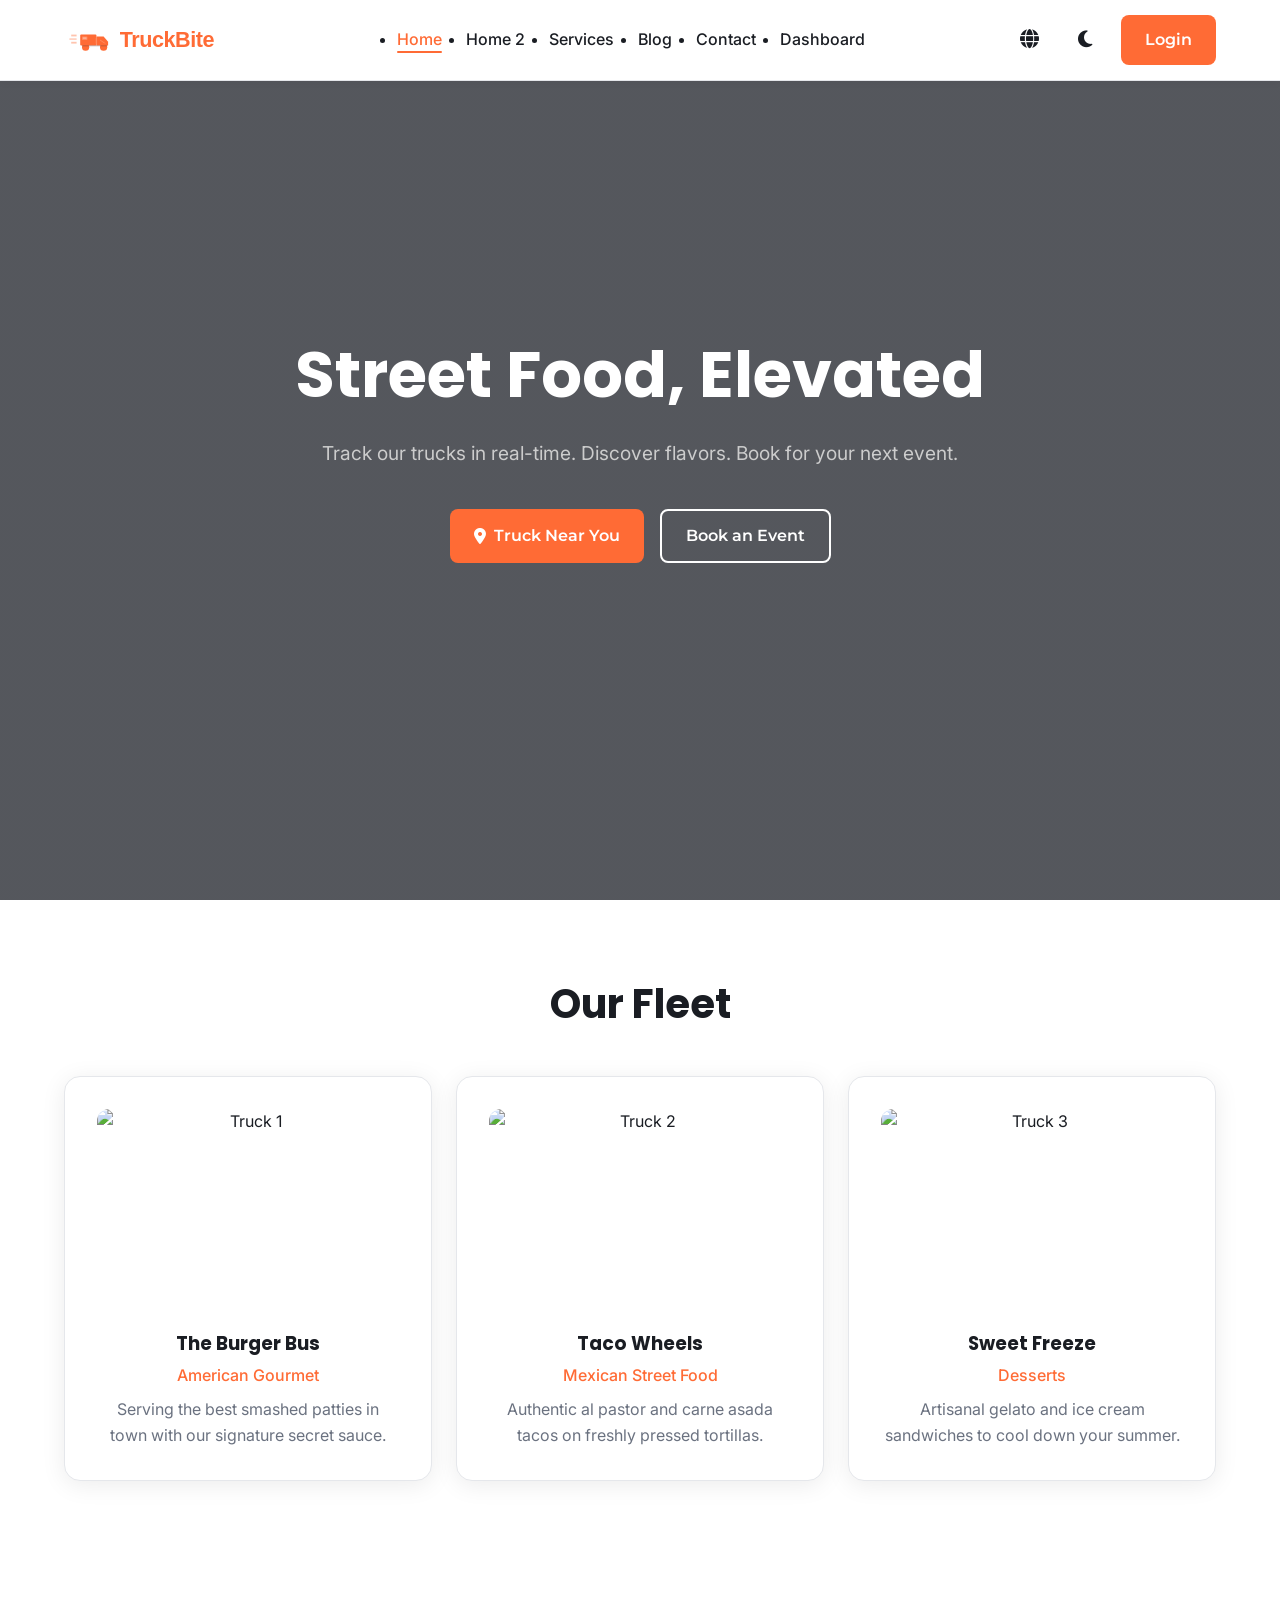
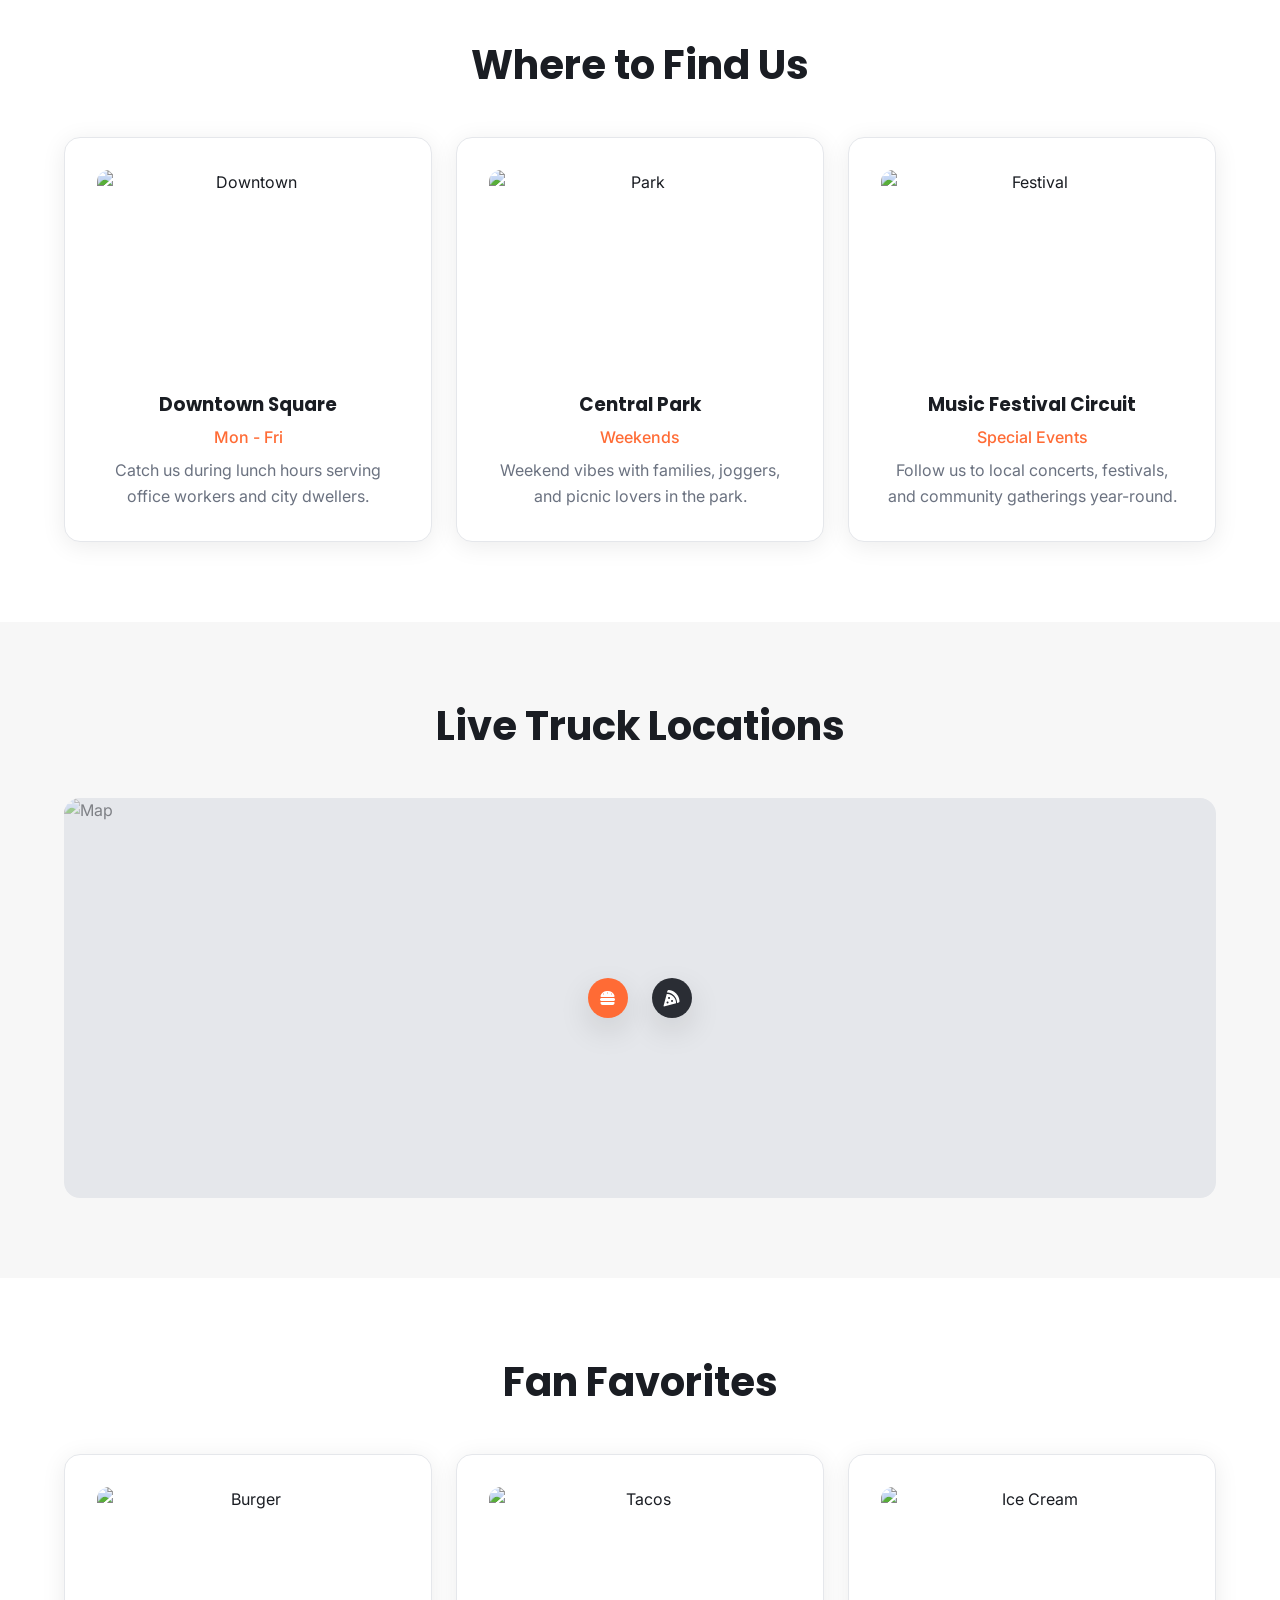
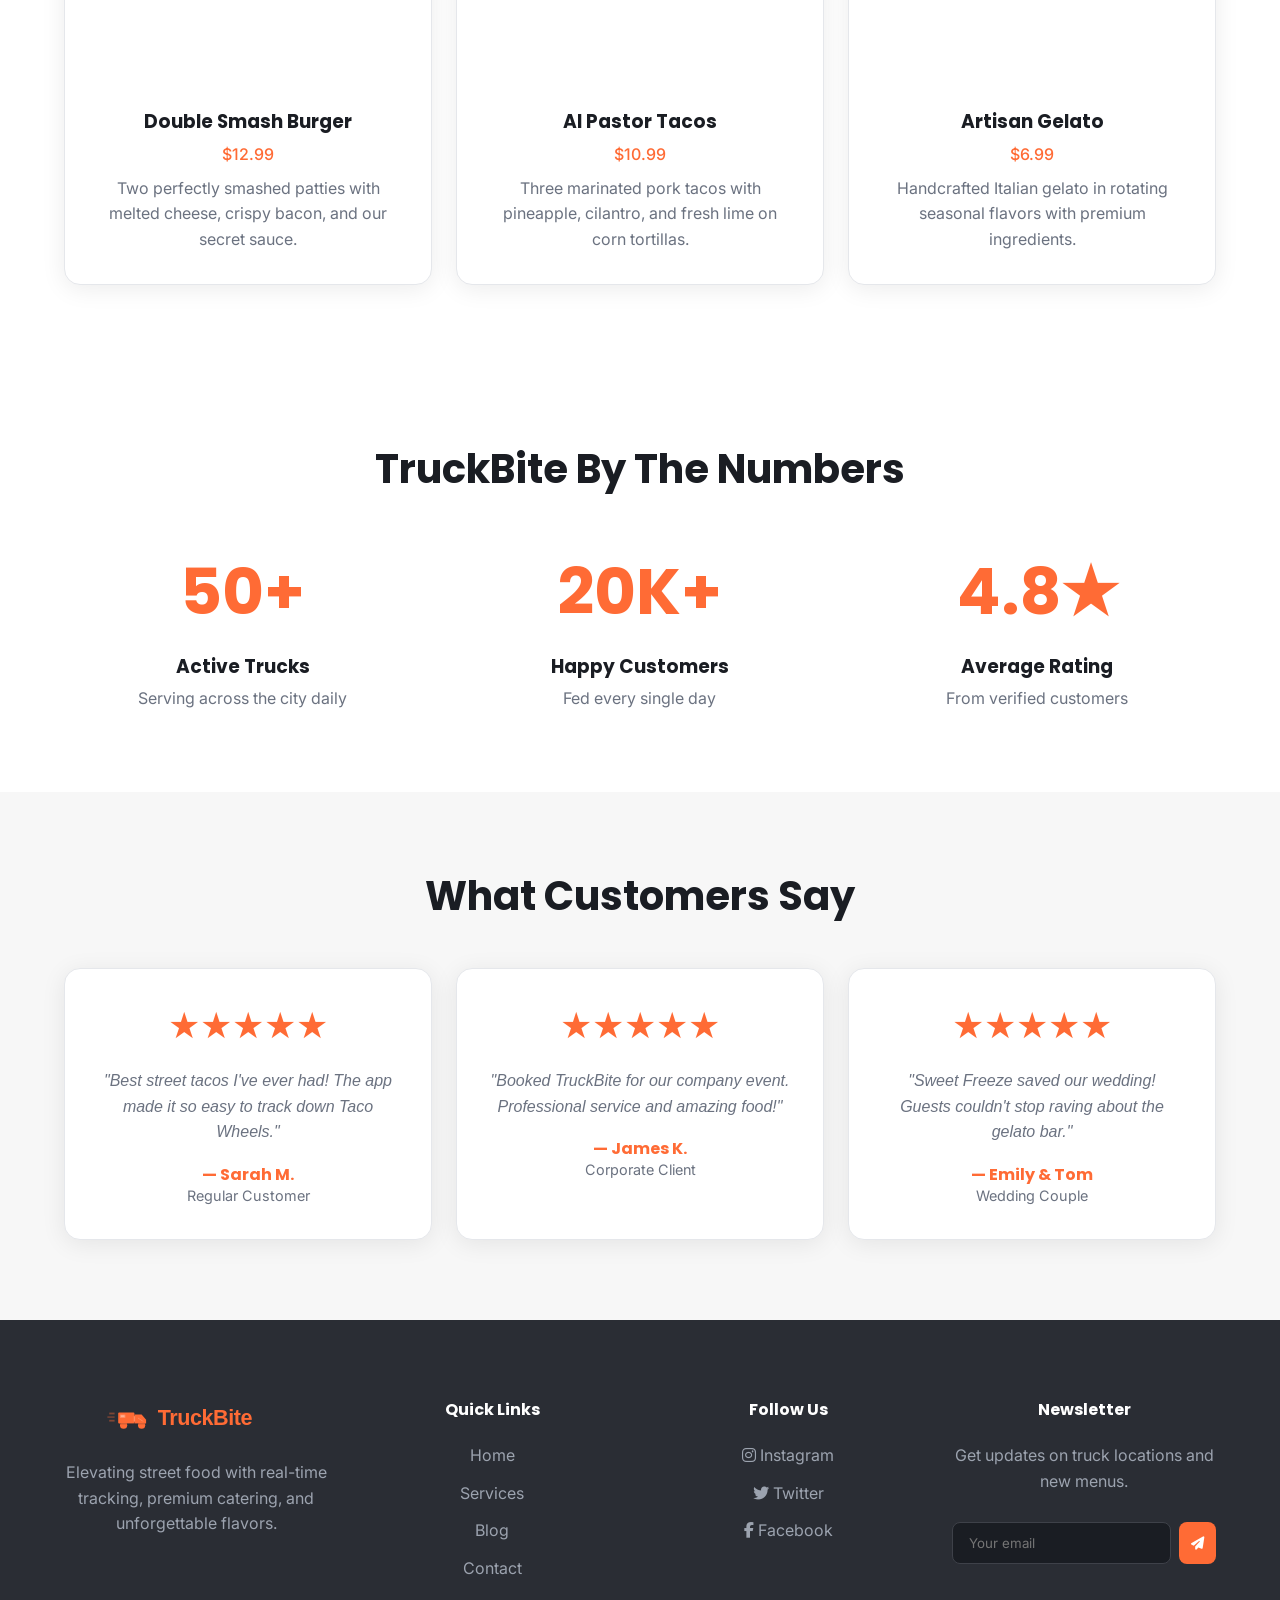
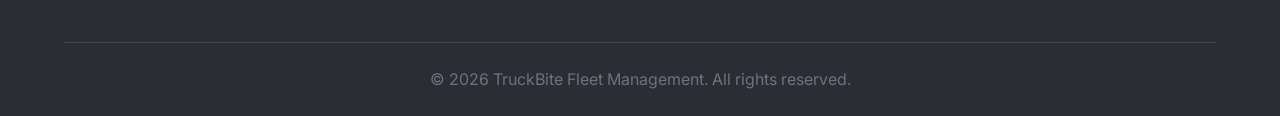
==== commit 6fe3f656: "logochange" ====
--- a/index.html
+++ b/index.html
@@ -5,6 +5,7 @@
     <meta charset="UTF-8">
     <meta name="viewport" content="width=device-width, initial-scale=1.0">
     <title>TruckBite - Food Truck Fleet Management</title>
+    <link rel="icon" type="image/svg+xml" href="assets/images/favicon.svg">
     <link rel="stylesheet" href="css/style.css">
     <link rel="stylesheet" href="https://cdnjs.cloudflare.com/ajax/libs/font-awesome/6.4.0/css/all.min.css">
 </head>
@@ -14,7 +15,7 @@
     <nav class="navbar">
         <div class="container nav-container">
             <a href="index.html" class="logo">
-                <i class="fa-solid fa-truck-fast"></i> TruckBite
+                <img src="assets/images/logo.svg" alt="TruckBite" style="height: 36px;">
             </a>
 
             <ul class="nav-links">
@@ -256,7 +257,7 @@
                 <div class="footer-col">
                     <h4
                         style="font-family: var(--font-heading); font-size: 1.5rem; color: var(--primary); display: flex; align-items: center; gap: 8px;">
-                        <i class="fa-solid fa-truck-fast"></i> TruckBite
+                        <img src="assets/images/logo.svg" alt="TruckBite" style="height: 36px;">
                     </h4>
                     <p>Elevating street food with real-time tracking, premium catering, and unforgettable flavors.</p>
                 </div>
--- a/css/style.css
+++ b/css/style.css
@@ -202,8 +202,19 @@
   position: relative;
 }
 
-.nav-link:hover {
+.nav-link.active {
   color: var(--primary);
+}
+
+.nav-link.active::after {
+  content: '';
+  position: absolute;
+  bottom: -4px;
+  left: 0;
+  width: 100%;
+  height: 2px;
+  background-color: var(--primary);
+  border-radius: 2px;
 }
 
 .nav-controls {
@@ -627,4 +638,49 @@
     max-width: 100%;
     grid-column: auto;
   }
+}
+
+/* Back to Top Button */
+.back-to-top {
+  position: fixed;
+  bottom: 30px;
+  right: 30px;
+  width: 50px;
+  height: 50px;
+  background-color: var(--primary);
+  color: #FFF;
+  border: none;
+  border-radius: 50%;
+  cursor: pointer;
+  display: flex;
+  justify-content: center;
+  align-items: center;
+  font-size: 1.25rem;
+  box-shadow: var(--shadow-lg);
+  opacity: 0;
+  visibility: hidden;
+  transition: all 0.3s cubic-bezier(0.175, 0.885, 0.32, 1.275);
+  z-index: 1001;
+  transform: translateY(20px);
+}
+
+.back-to-top.active {
+  opacity: 1;
+  visibility: visible;
+  transform: translateY(0);
+}
+
+.back-to-top:hover {
+  background-color: var(--secondary);
+  transform: scale(1.1) translateY(-5px);
+}
+
+[data-theme="dark"] .back-to-top:hover {
+  background-color: var(--primary);
+  filter: brightness(1.2);
+}
+
+[dir="rtl"] .back-to-top {
+  right: auto;
+  left: 30px;
 }
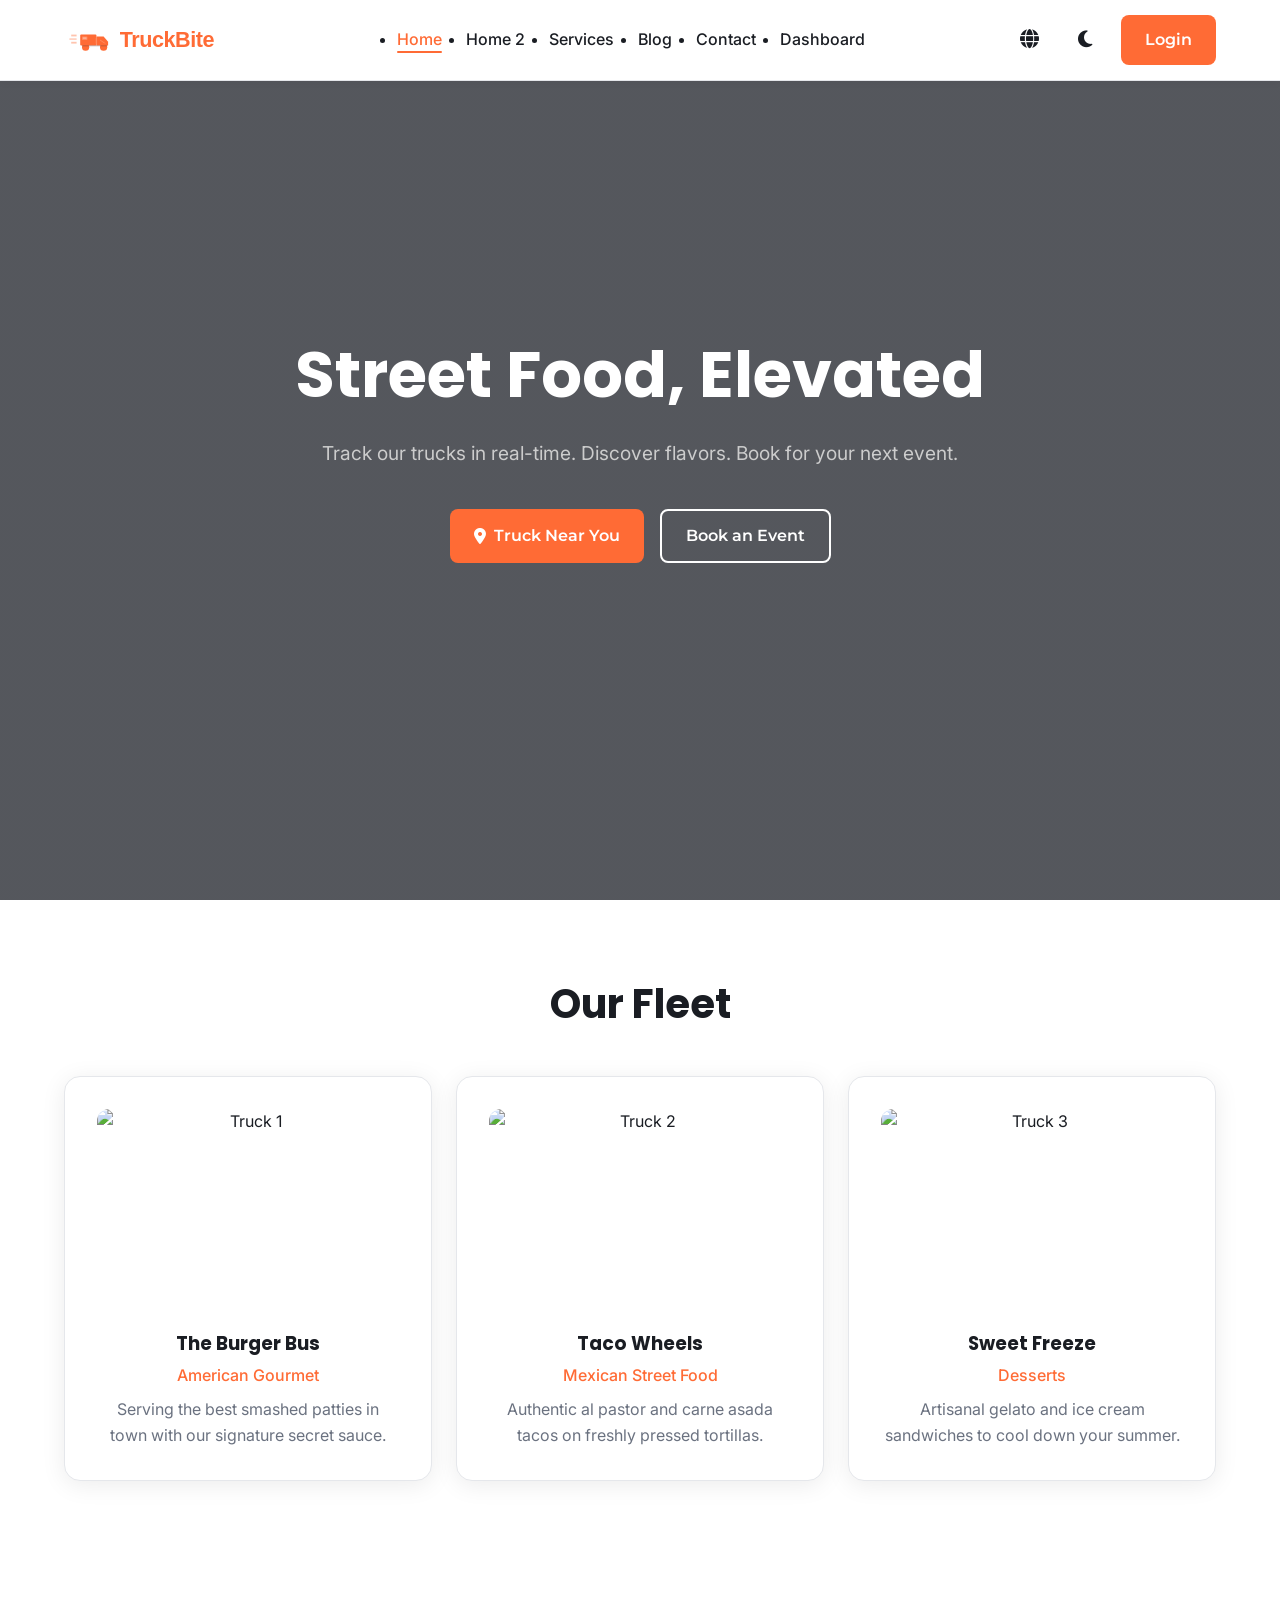
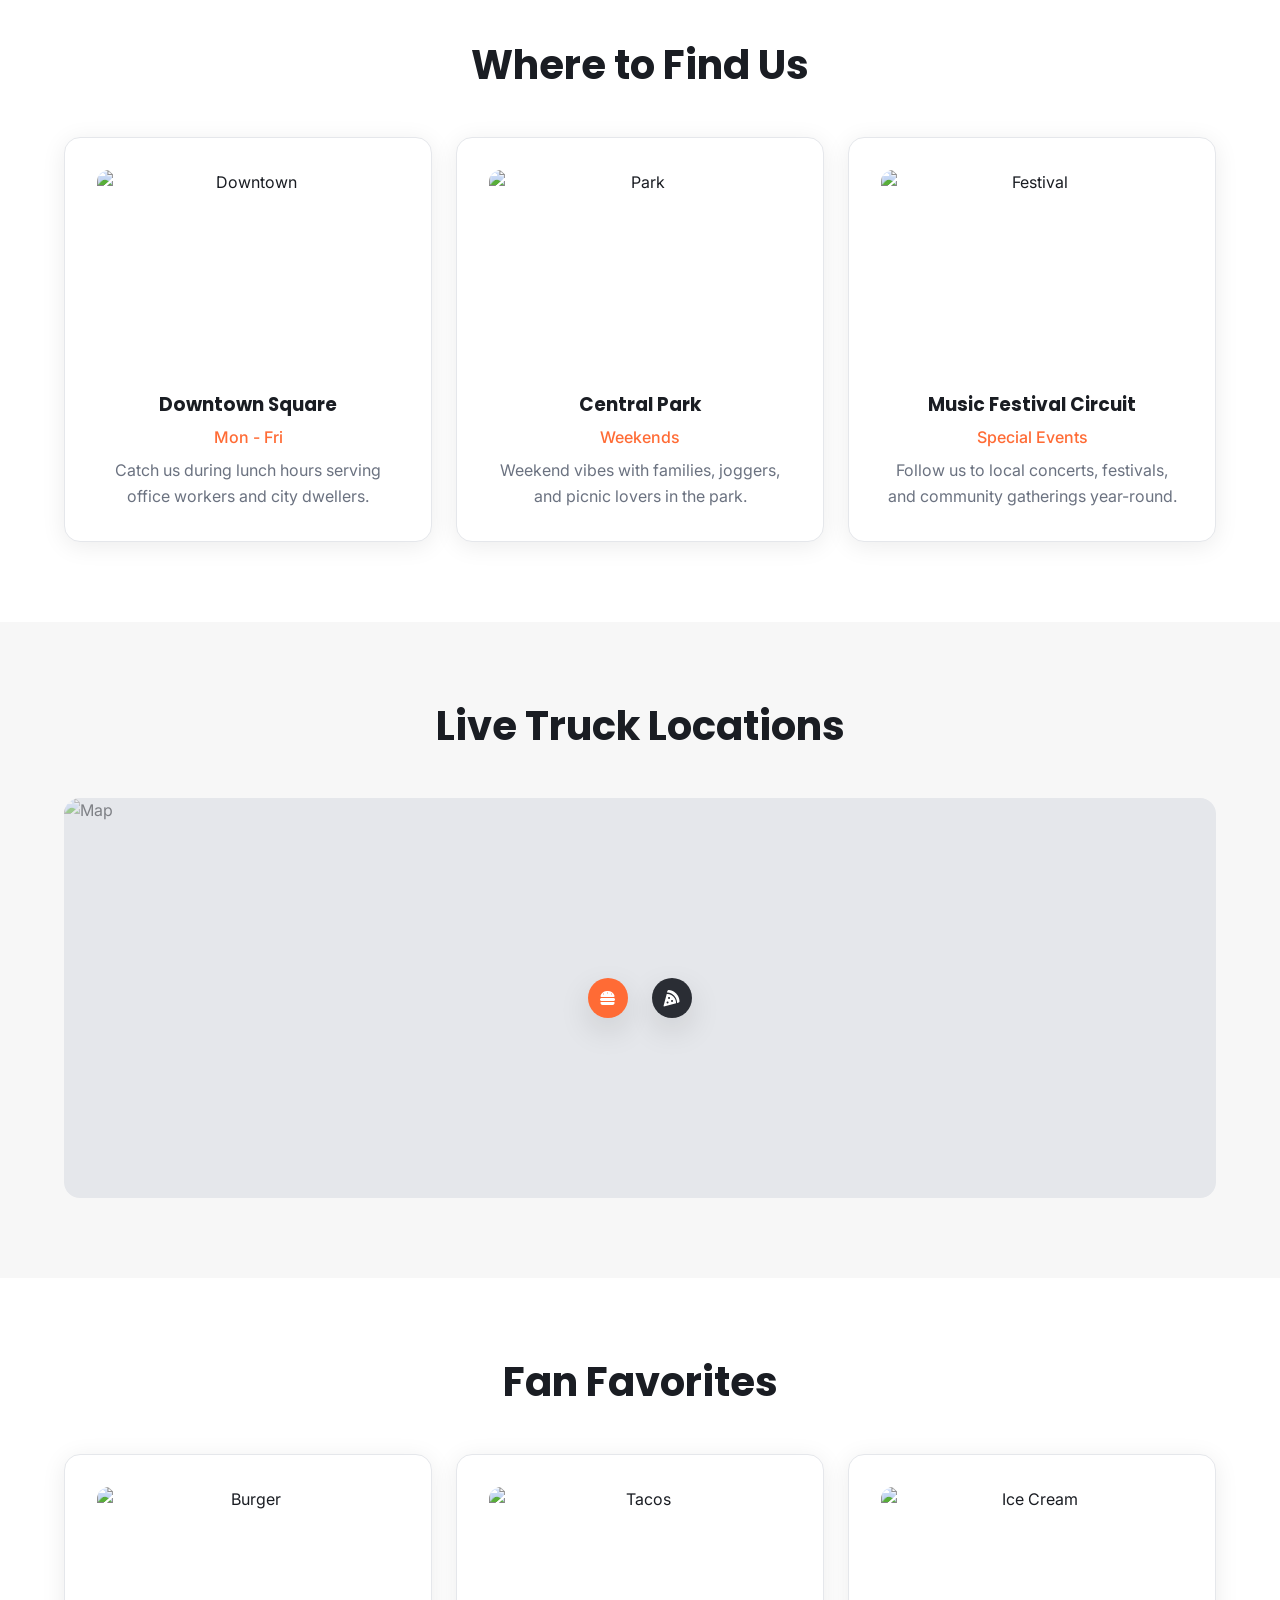
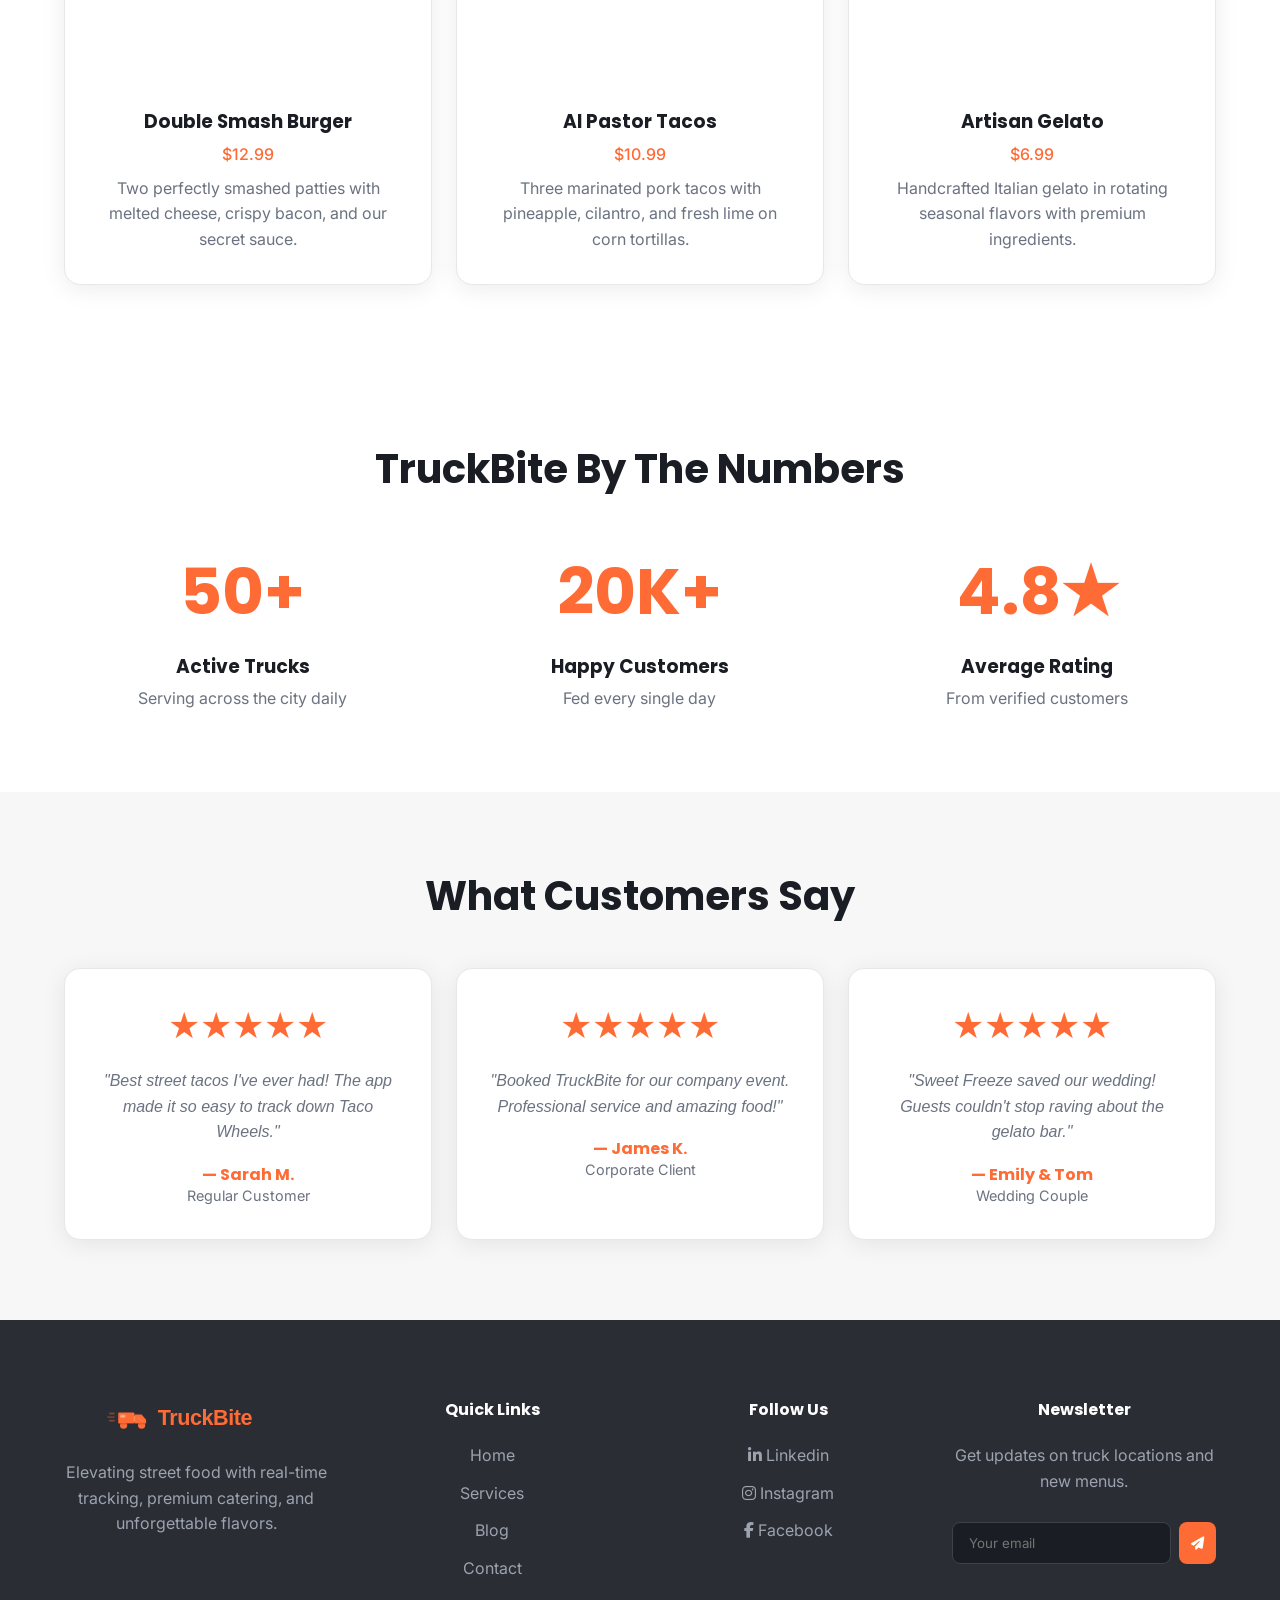
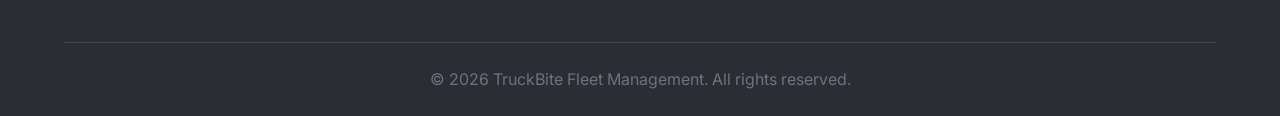
==== commit e88a90eb: "after corrections" ====
--- a/index.html
+++ b/index.html
@@ -270,8 +270,8 @@
                 </div>
                 <div class="footer-col">
                     <h4>Follow Us</h4>
+                    <a href="#"><i class="fa-brands fa-linkedin-in"></i> Linkedin</a>
                     <a href="#"><i class="fa-brands fa-instagram"></i> Instagram</a>
-                    <a href="#"><i class="fa-brands fa-twitter"></i> Twitter</a>
                     <a href="#"><i class="fa-brands fa-facebook-f"></i> Facebook</a>
                 </div>
                 <div class="footer-col">
--- a/css/style.css
+++ b/css/style.css
@@ -344,6 +344,12 @@
   background: linear-gradient(rgba(42, 45, 52, 0.8), rgba(42, 45, 52, 0.8)), url('https://images.unsplash.com/photo-1565123409695-7b5ef63a2efb?auto=format&fit=crop&q=80&w=2000') center/cover;
   color: #FFF;
   padding-top: 80px;
+}
+
+@media (min-width: 1024px) and (max-width: 1200px) {
+  .hero {
+    height: 650px;
+  }
 }
 
 .hero-content {
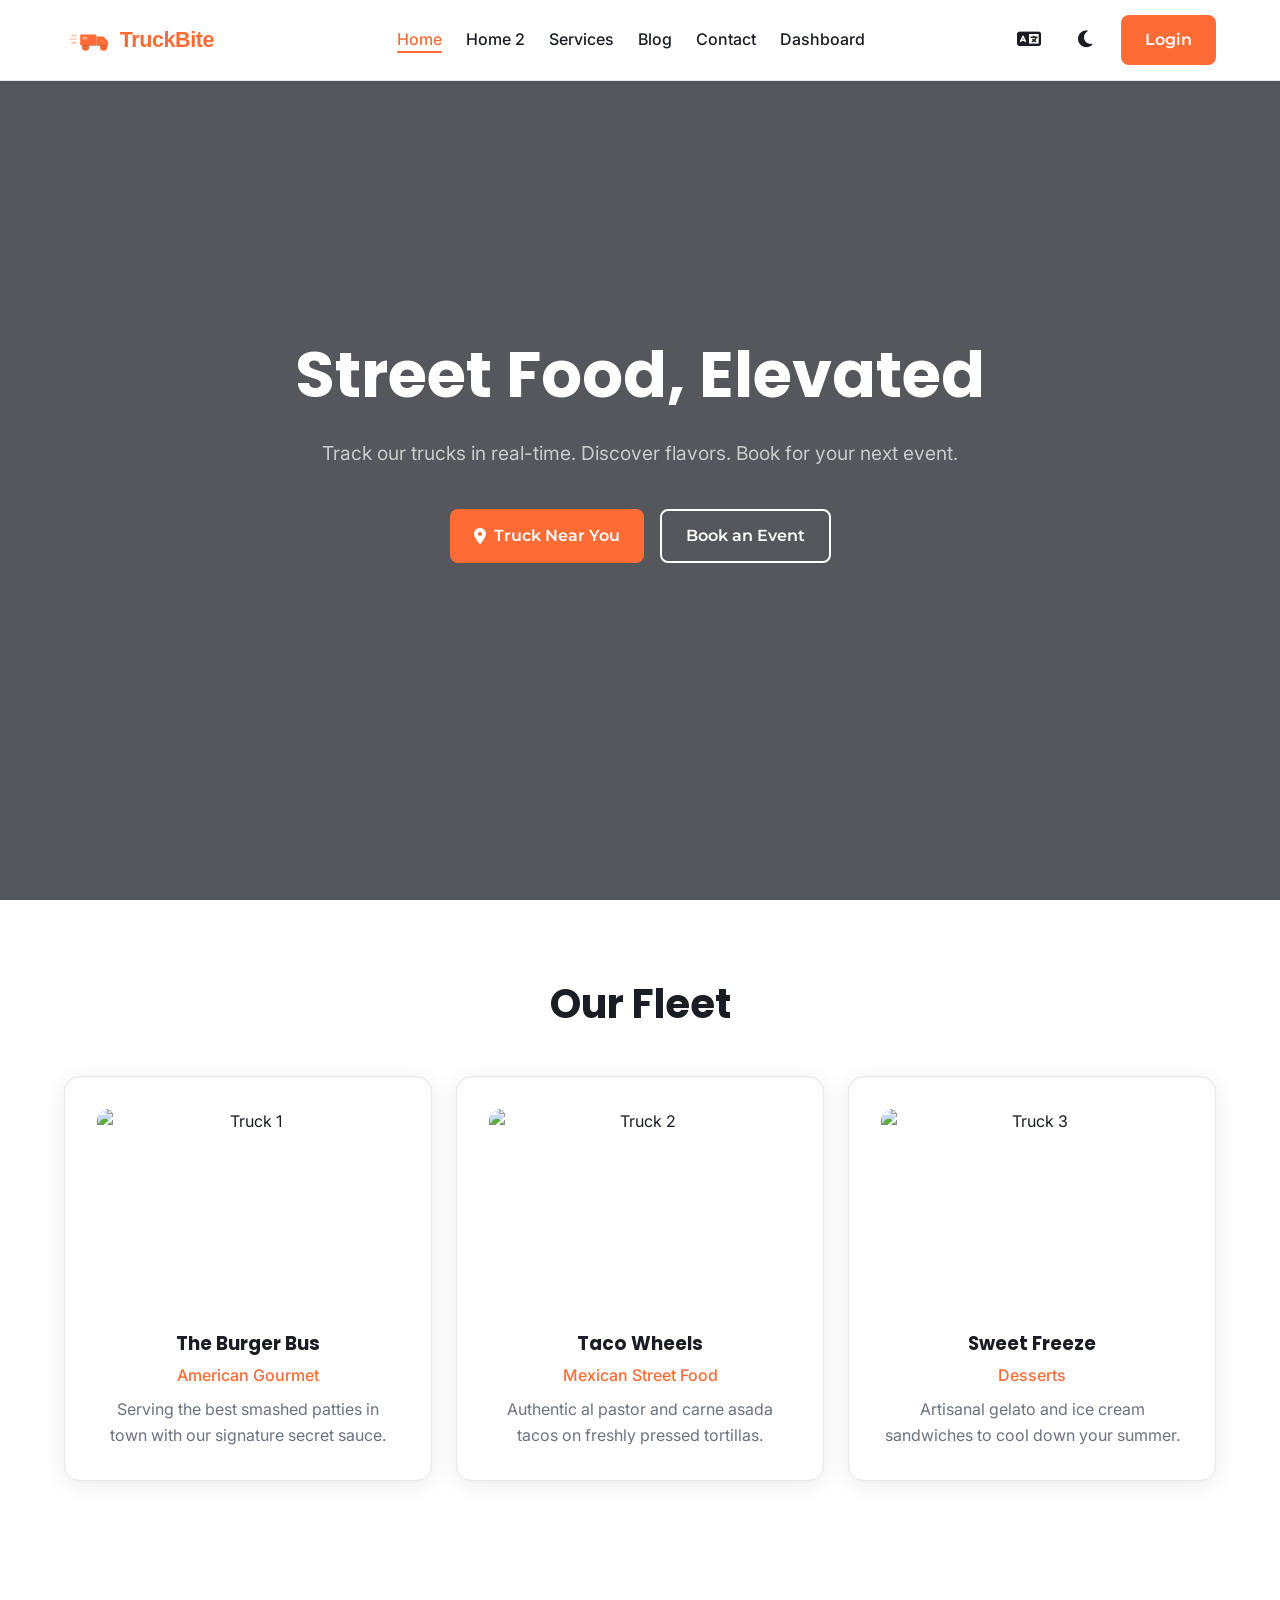
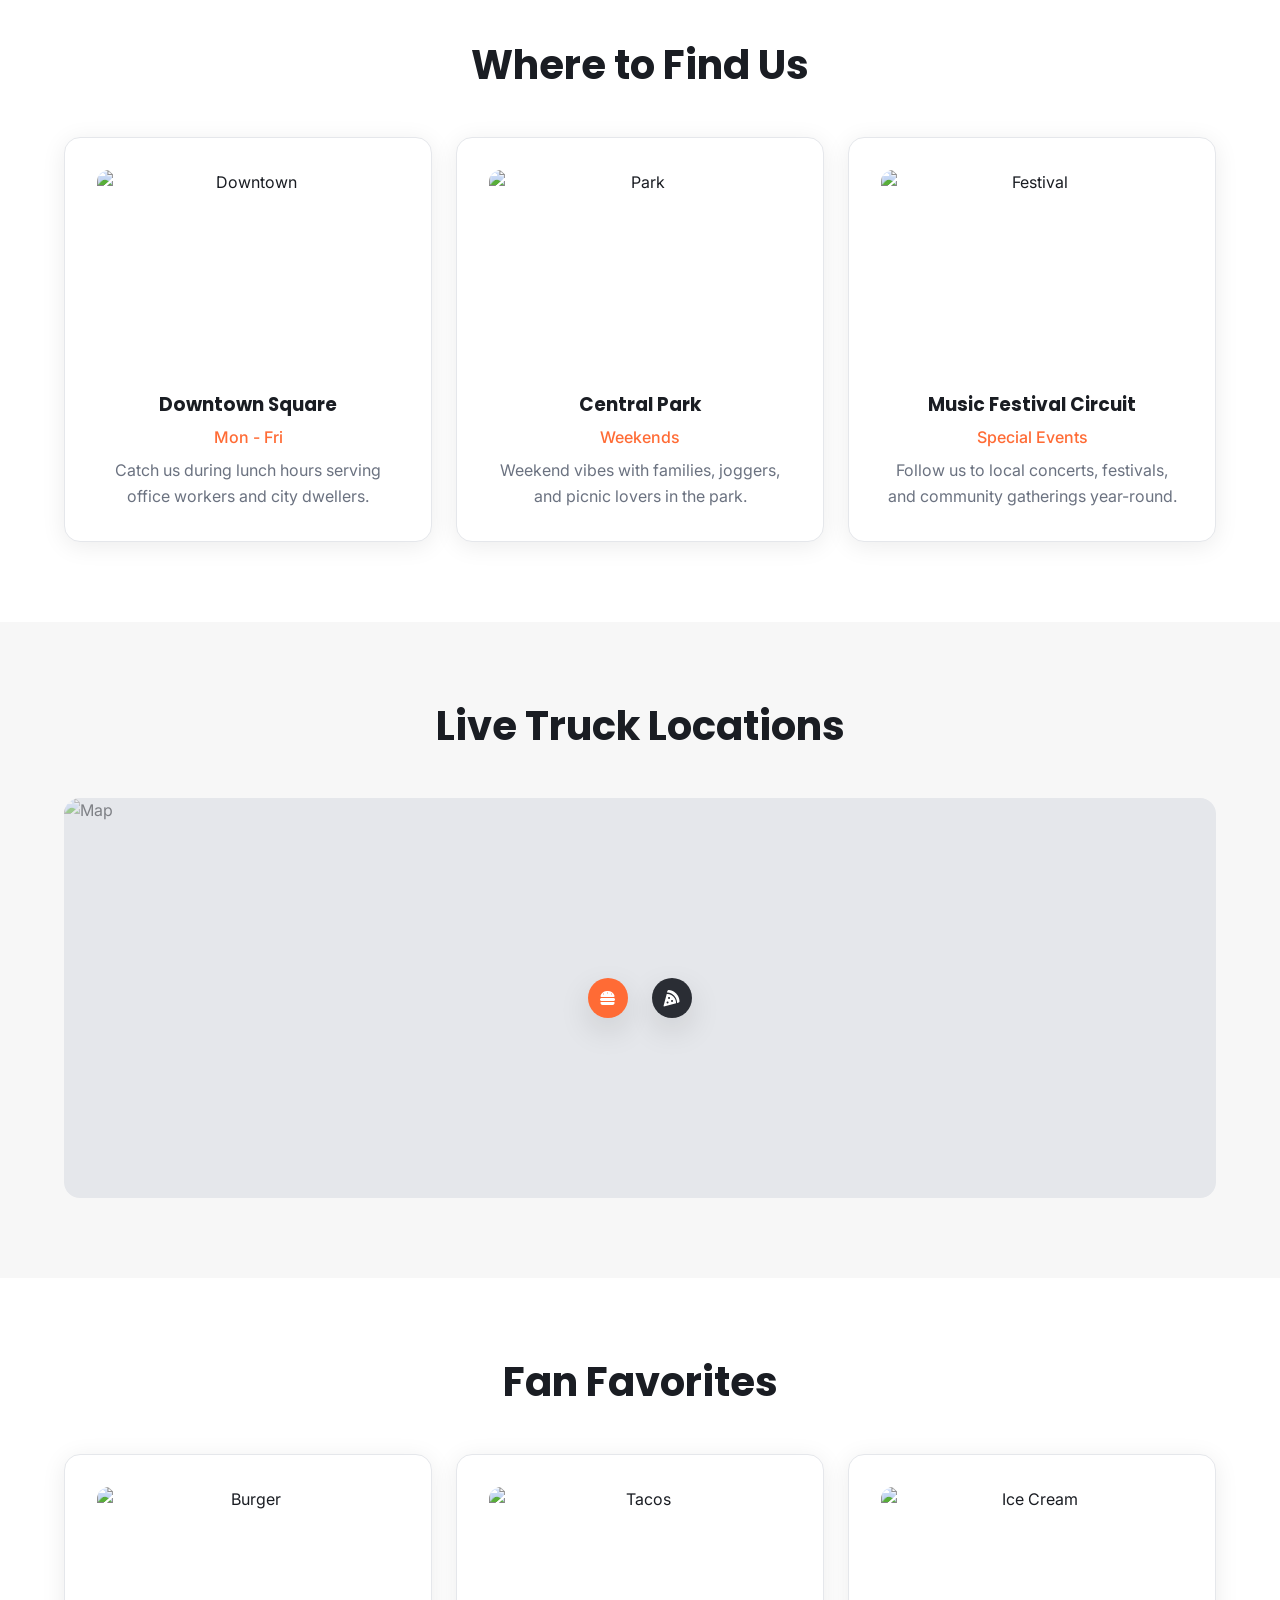
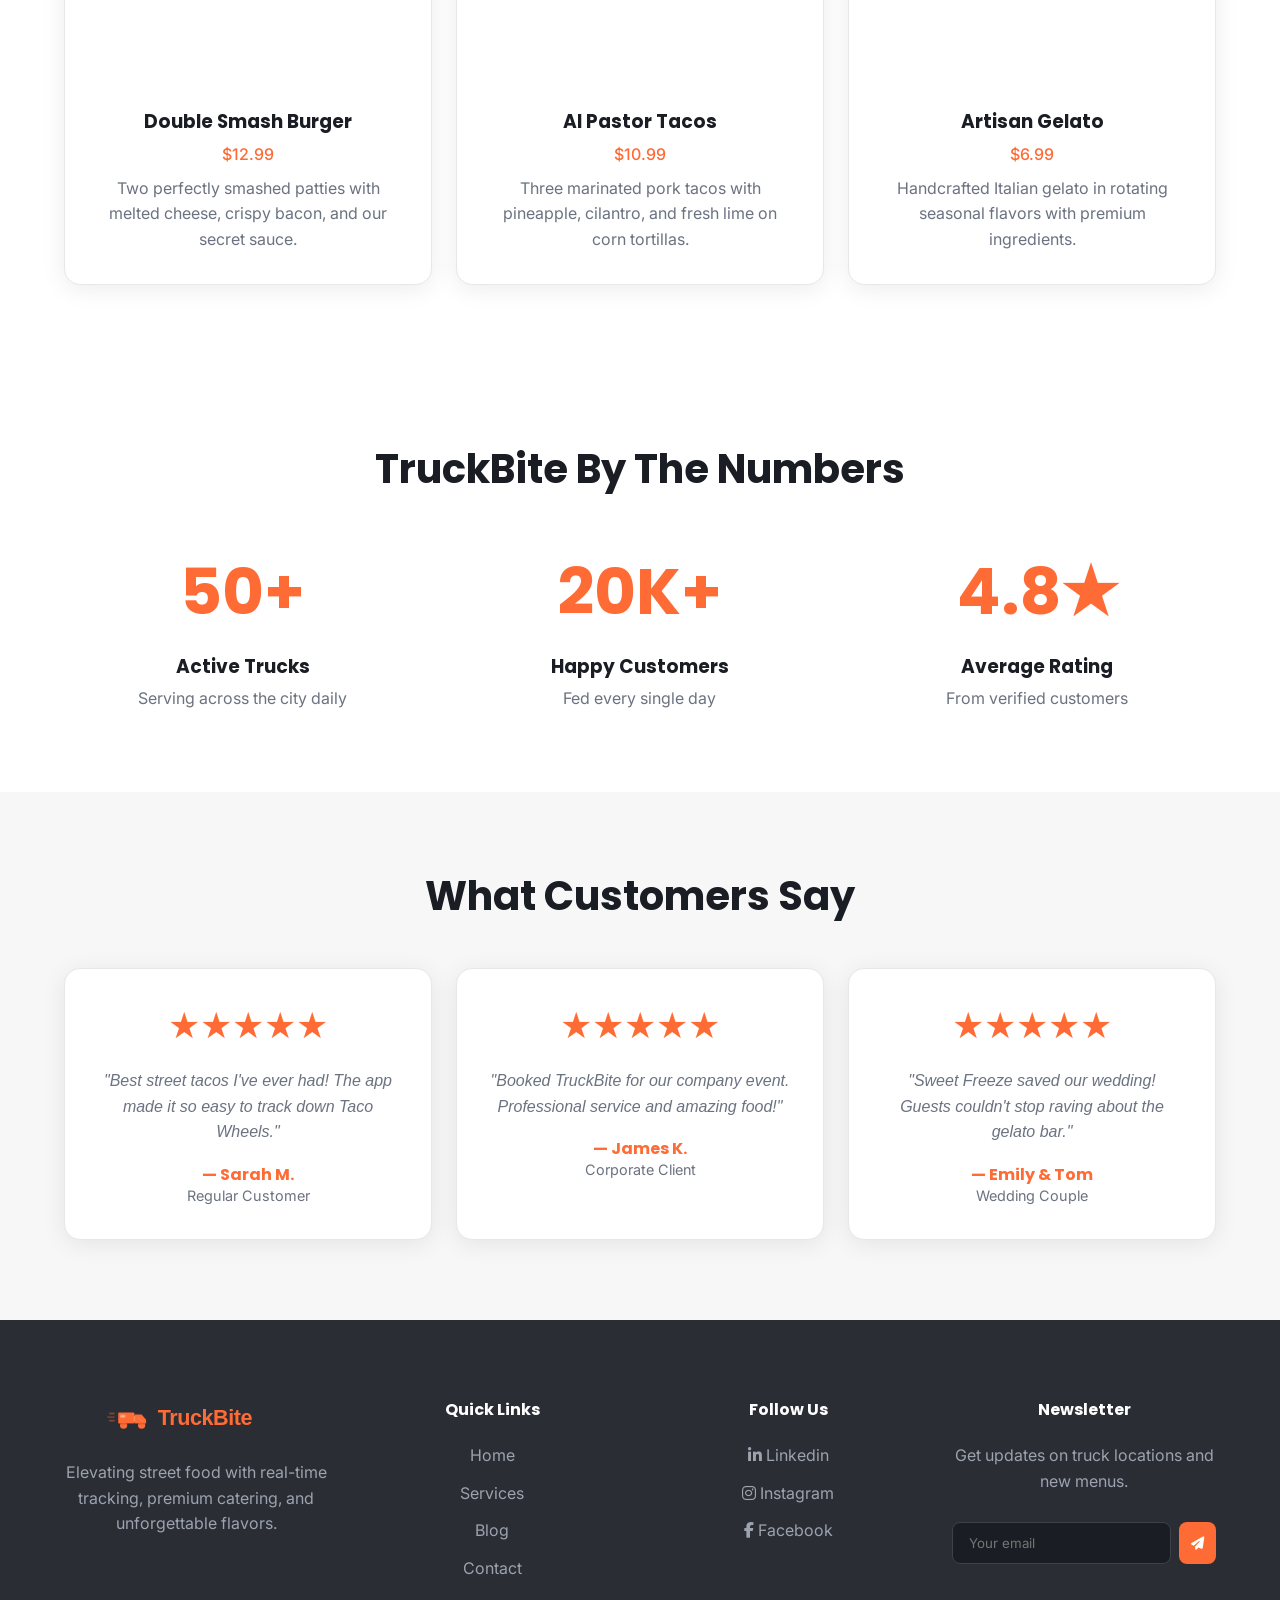
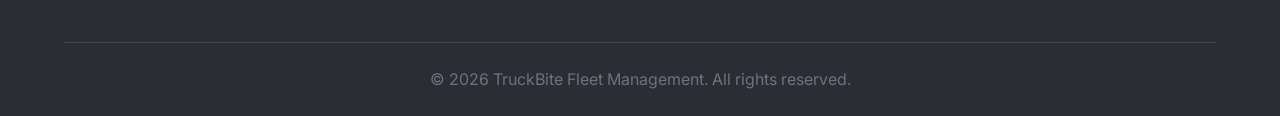
==== commit 1ef2aaac: "c1 corrections" ====
--- a/index.html
+++ b/index.html
@@ -31,7 +31,7 @@
                 <div class="nav-controls">
                     <!-- Theme and RTL in Navbar (Desktop) -->
                     <button class="icon-btn rtl-toggle-btn" aria-label="Toggle RTL"><i
-                            class="fa-solid fa-globe"></i></button>
+                            class="fa-solid fa-language"></i></button>
                     <button class="icon-btn theme-toggle-btn" aria-label="Toggle Theme"><i
                             class="fa-solid fa-moon"></i></button>
                     <a href="login.html" class="btn btn-primary">Login</a>
--- a/css/style.css
+++ b/css/style.css
@@ -195,6 +195,7 @@
   display: flex;
   align-items: center;
   gap: 24px;
+  list-style: none;
 }
 
 .nav-link {
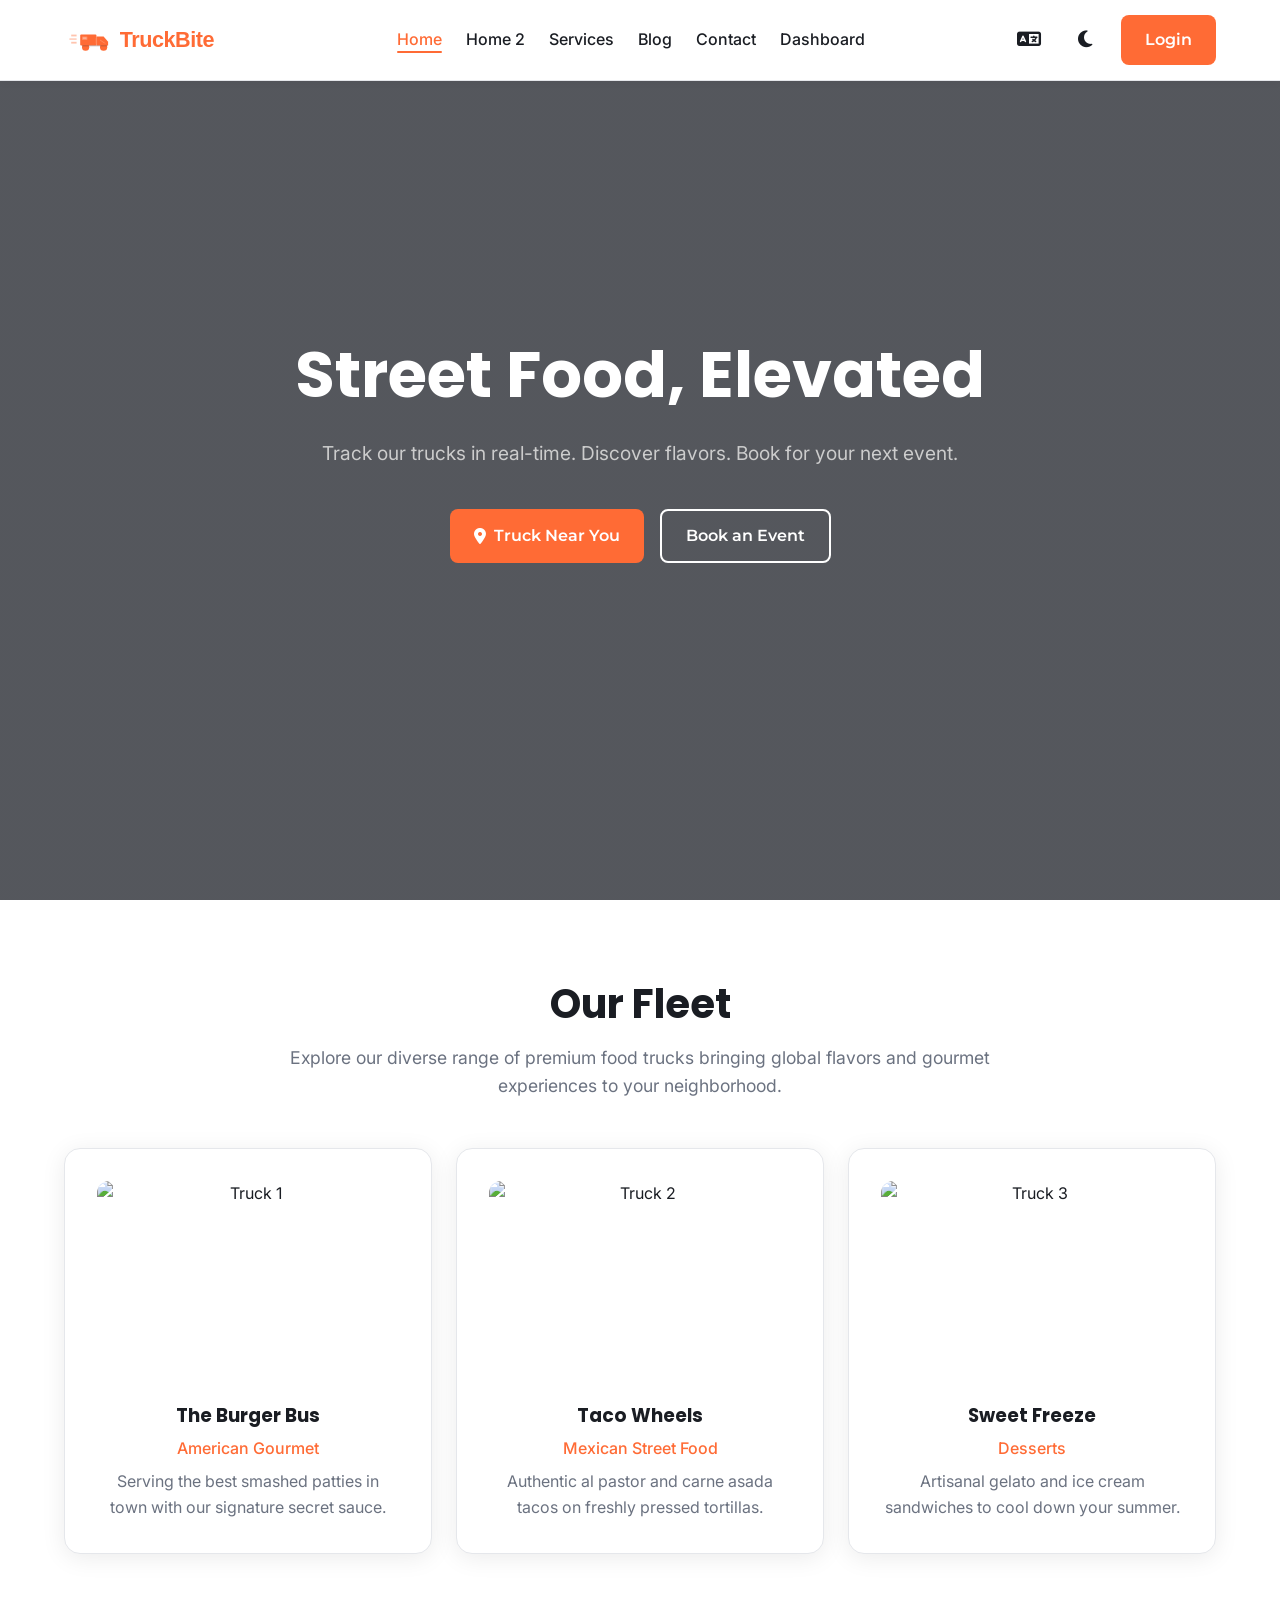
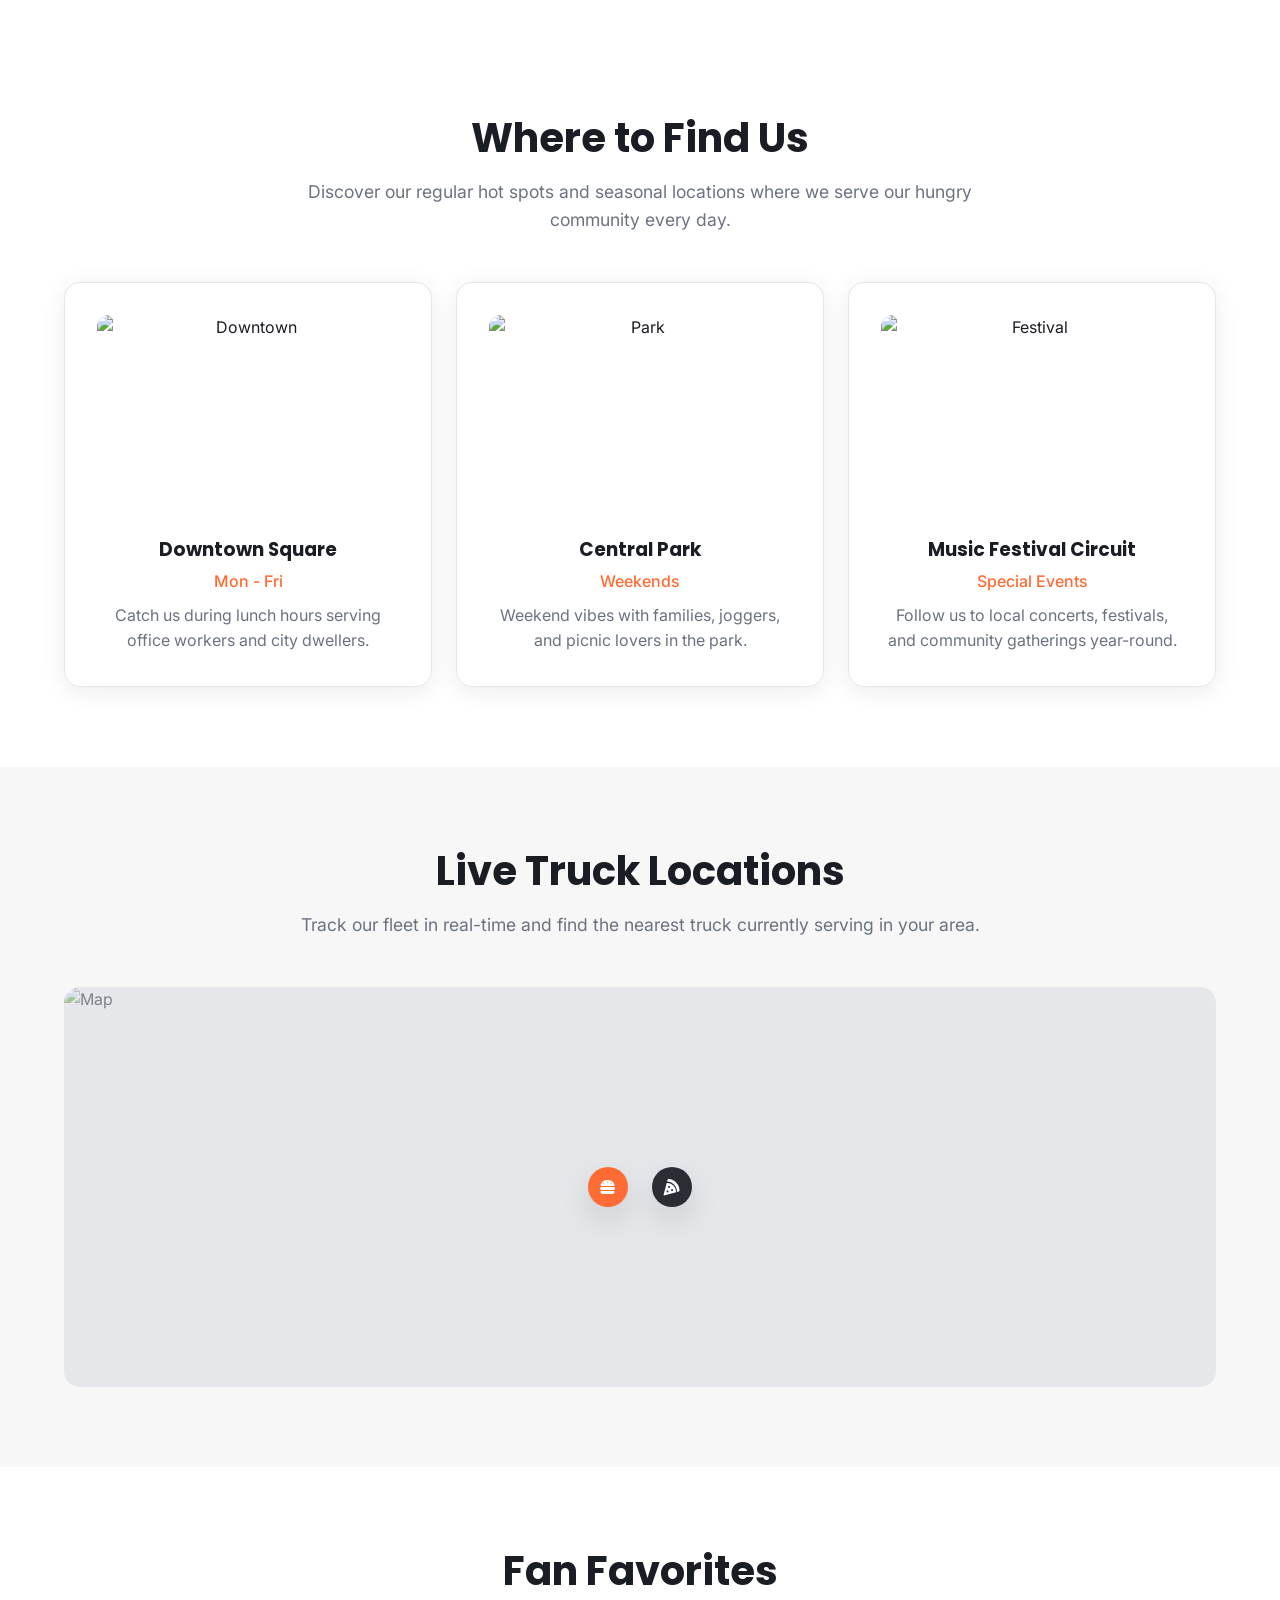
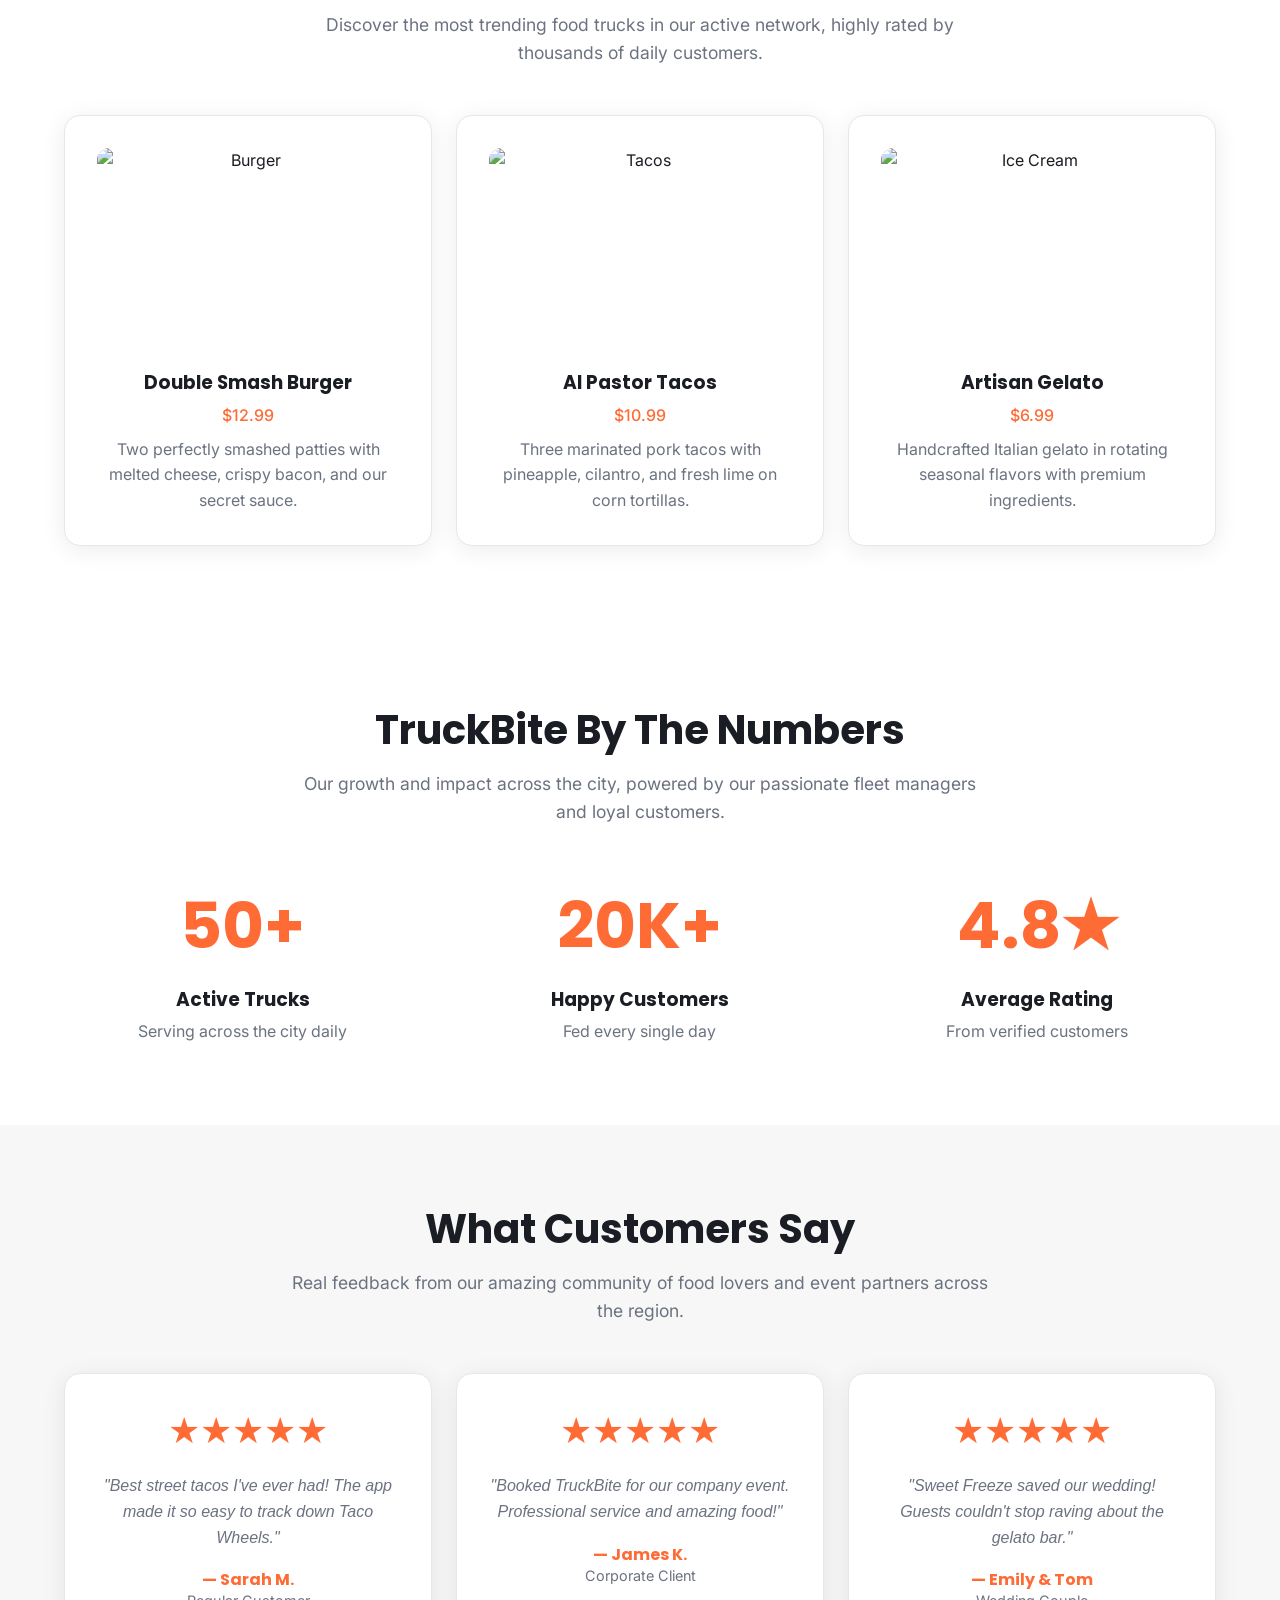
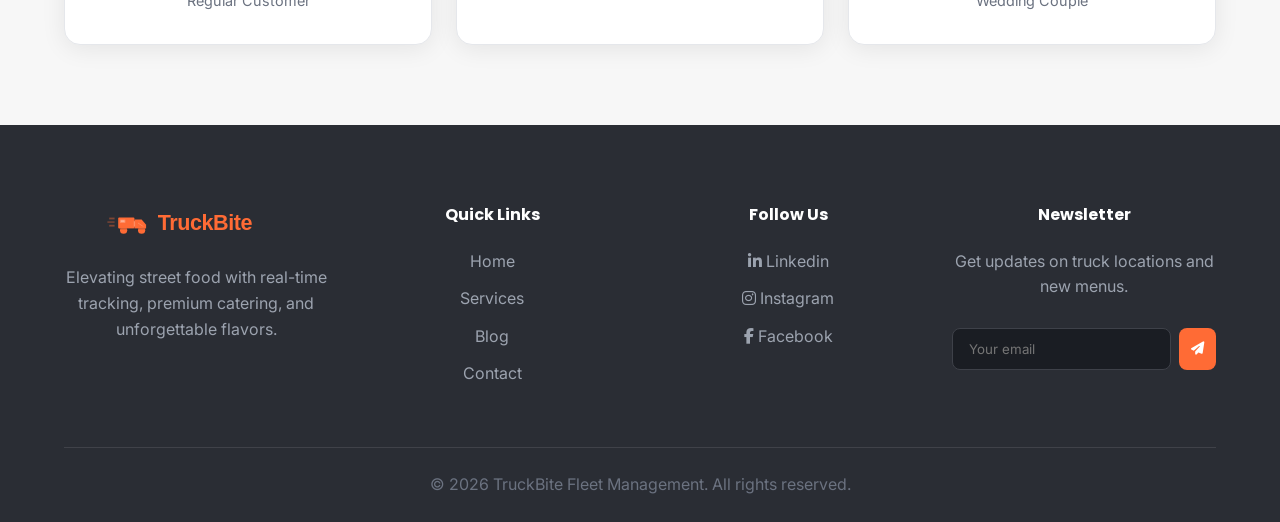
==== commit 30cec076: "c2 corrections" ====
--- a/index.html
+++ b/index.html
@@ -75,6 +75,8 @@
     <section>
         <div class="container">
             <h2 class="section-heading">Our Fleet</h2>
+            <p class="section-subheading">Explore our diverse range of premium food trucks bringing global flavors and
+                gourmet experiences to your neighborhood.</p>
             <div class="card-grid">
                 <div class="card">
                     <img src="https://images.unsplash.com/photo-1565123409695-7b5ef63a2efb?auto=format&fit=crop&q=80&w=600"
@@ -107,6 +109,8 @@
     <section>
         <div class="container">
             <h2 class="section-heading">Where to Find Us</h2>
+            <p class="section-subheading">Discover our regular hot spots and seasonal locations where we serve our
+                hungry community every day.</p>
             <div class="card-grid">
                 <div class="card">
                     <img src="https://images.unsplash.com/photo-1477959858617-67f85cf4f1df?auto=format&fit=crop&q=80&w=600"
@@ -139,7 +143,9 @@
     <!-- Live Locations (Mock) -->
     <section id="locations" style="background: var(--accent);">
         <div class="container">
-            <h2 class="section-heading" style="color: #1A1D23;">Live Truck Locations</h2>
+            <h2 class="section-heading">Live Truck Locations</h2>
+            <p class="section-subheading">Track our fleet in real-time and find the nearest
+                truck currently serving in your area.</p>
             <div
                 style="width: 100%; height: 400px; background: #e5e7eb; border-radius: 16px; display: flex; align-items: center; justify-content: center; position: relative; overflow: hidden;">
                 <img src="https://images.unsplash.com/photo-1524661135-423995f22d0b?auto=format&fit=crop&q=80&w=1600"
@@ -163,6 +169,8 @@
     <section>
         <div class="container">
             <h2 class="section-heading">Fan Favorites</h2>
+            <p class="section-subheading">Discover the most trending food trucks in our active network, highly rated by
+                thousands of daily customers.</p>
             <div class="card-grid">
                 <div class="card">
                     <img src="https://images.unsplash.com/photo-1568901346375-23c9450c58cd?auto=format&fit=crop&q=80&w=600"
@@ -196,6 +204,8 @@
     <section style="background: var(--bg-color);">
         <div class="container">
             <h2 class="section-heading">TruckBite By The Numbers</h2>
+            <p class="section-subheading">Our growth and impact across the city, powered by our passionate fleet
+                managers and loyal customers.</p>
             <div class="card-grid" style="gap: 40px;">
                 <div style="flex: 1; text-align: center;">
                     <div
@@ -224,7 +234,9 @@
     <!-- What Customers Say -->
     <section style="background: var(--accent);">
         <div class="container">
-            <h2 class="section-heading" style="color: #1A1D23;">What Customers Say</h2>
+            <h2 class="section-heading">What Customers Say</h2>
+            <p class="section-subheading" style="color: #6B7280;">Real feedback from our amazing community of food
+                lovers and event partners across the region.</p>
             <div class="card-grid">
                 <div class="card">
                     <div style="font-size: 2rem; color: var(--primary); margin-bottom: 16px;">★★★★★</div>
--- a/css/style.css
+++ b/css/style.css
@@ -35,6 +35,7 @@
   --text-light: #9CA3AF;
   --bg-card: #2A2D34;
   --border-color: #3E4149;
+  --accent: #111418;
   --shadow-md: 0 4px 24px rgba(0, 0, 0, 0.3);
 }
 
@@ -74,13 +75,26 @@
 h2.section-heading {
   font-size: 2.5rem;
   text-align: center;
-  margin-bottom: 48px;
+  margin-bottom: 16px;
+}
+
+.section-subheading {
+  text-align: center;
+  max-width: 700px;
+  margin: 0 auto 48px;
+  color: var(--text-light);
+  font-size: 1.1rem;
 }
 
 @media (max-width: 768px) {
   h2.section-heading {
     font-size: 1.8rem;
+    margin-bottom: 12px;
+  }
+  .section-subheading {
     margin-bottom: 32px;
+    font-size: 1rem;
+    padding: 0 20px;
   }
 }
 
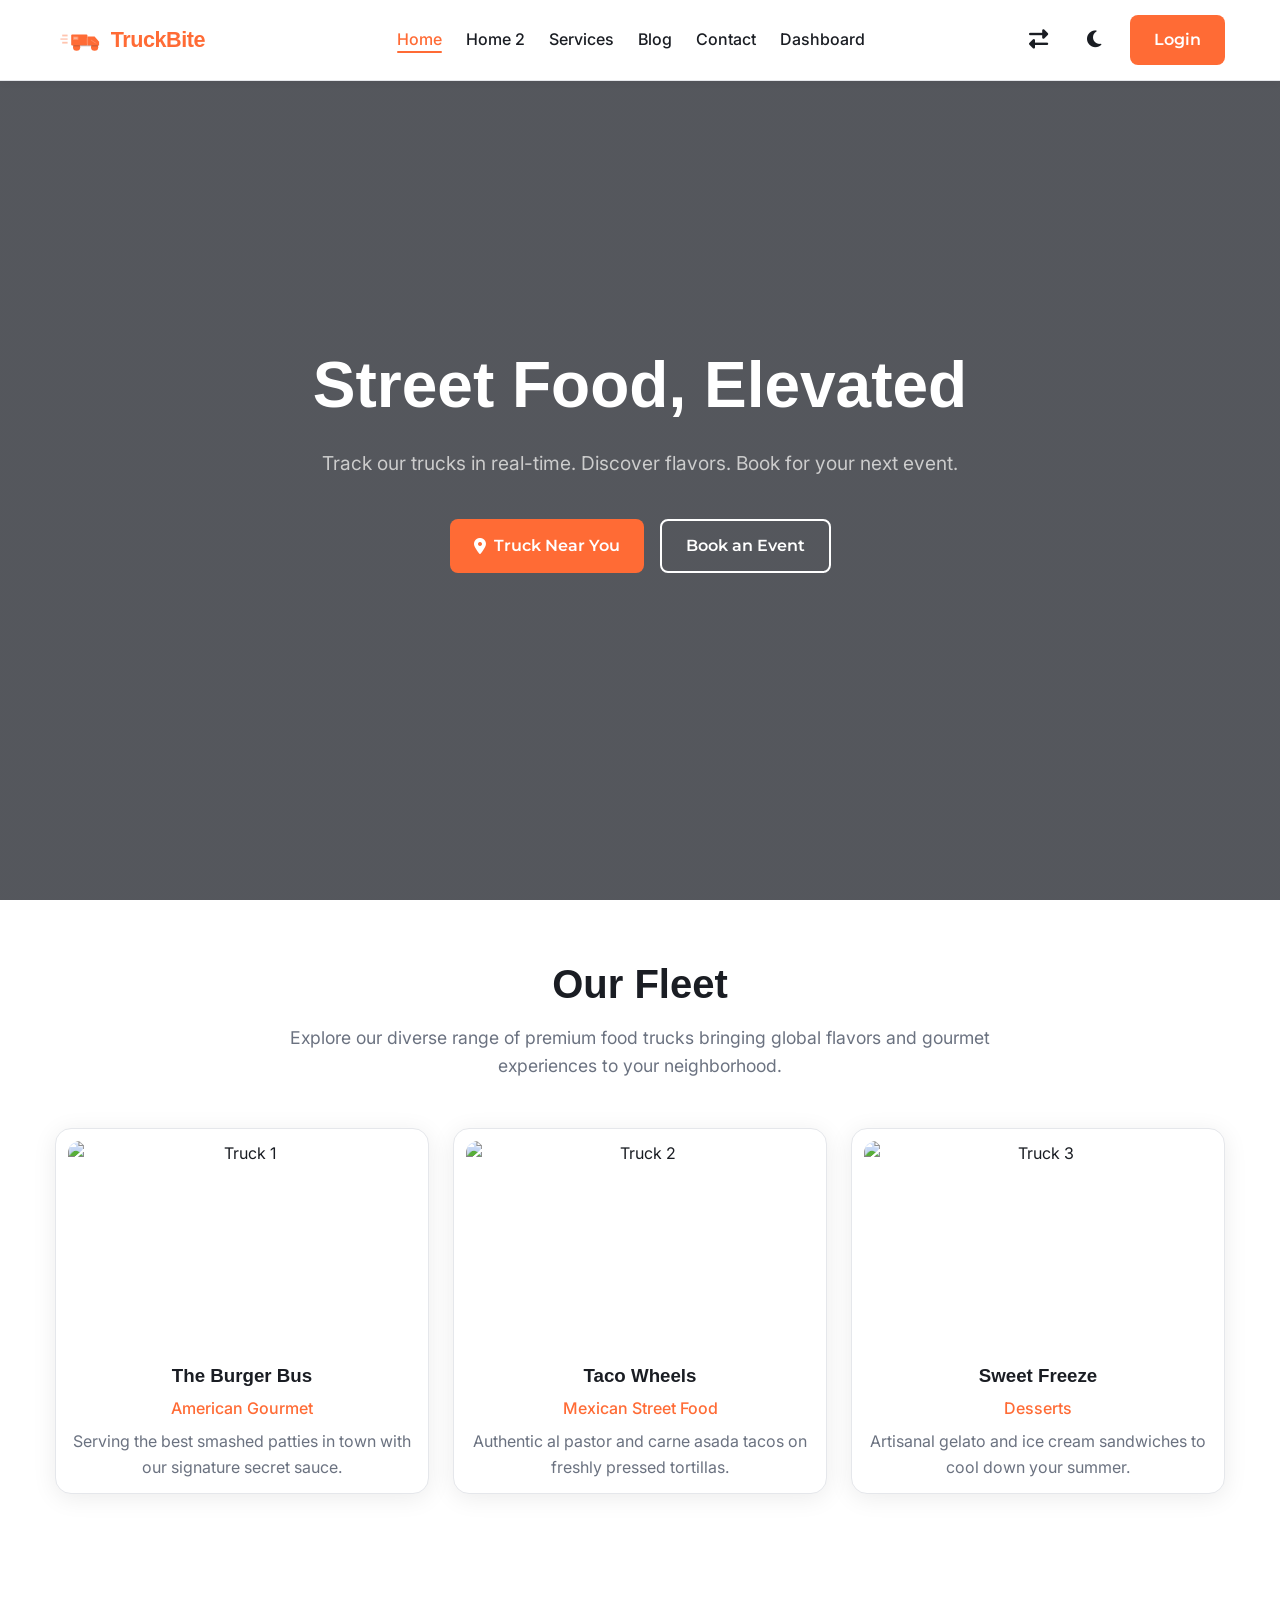
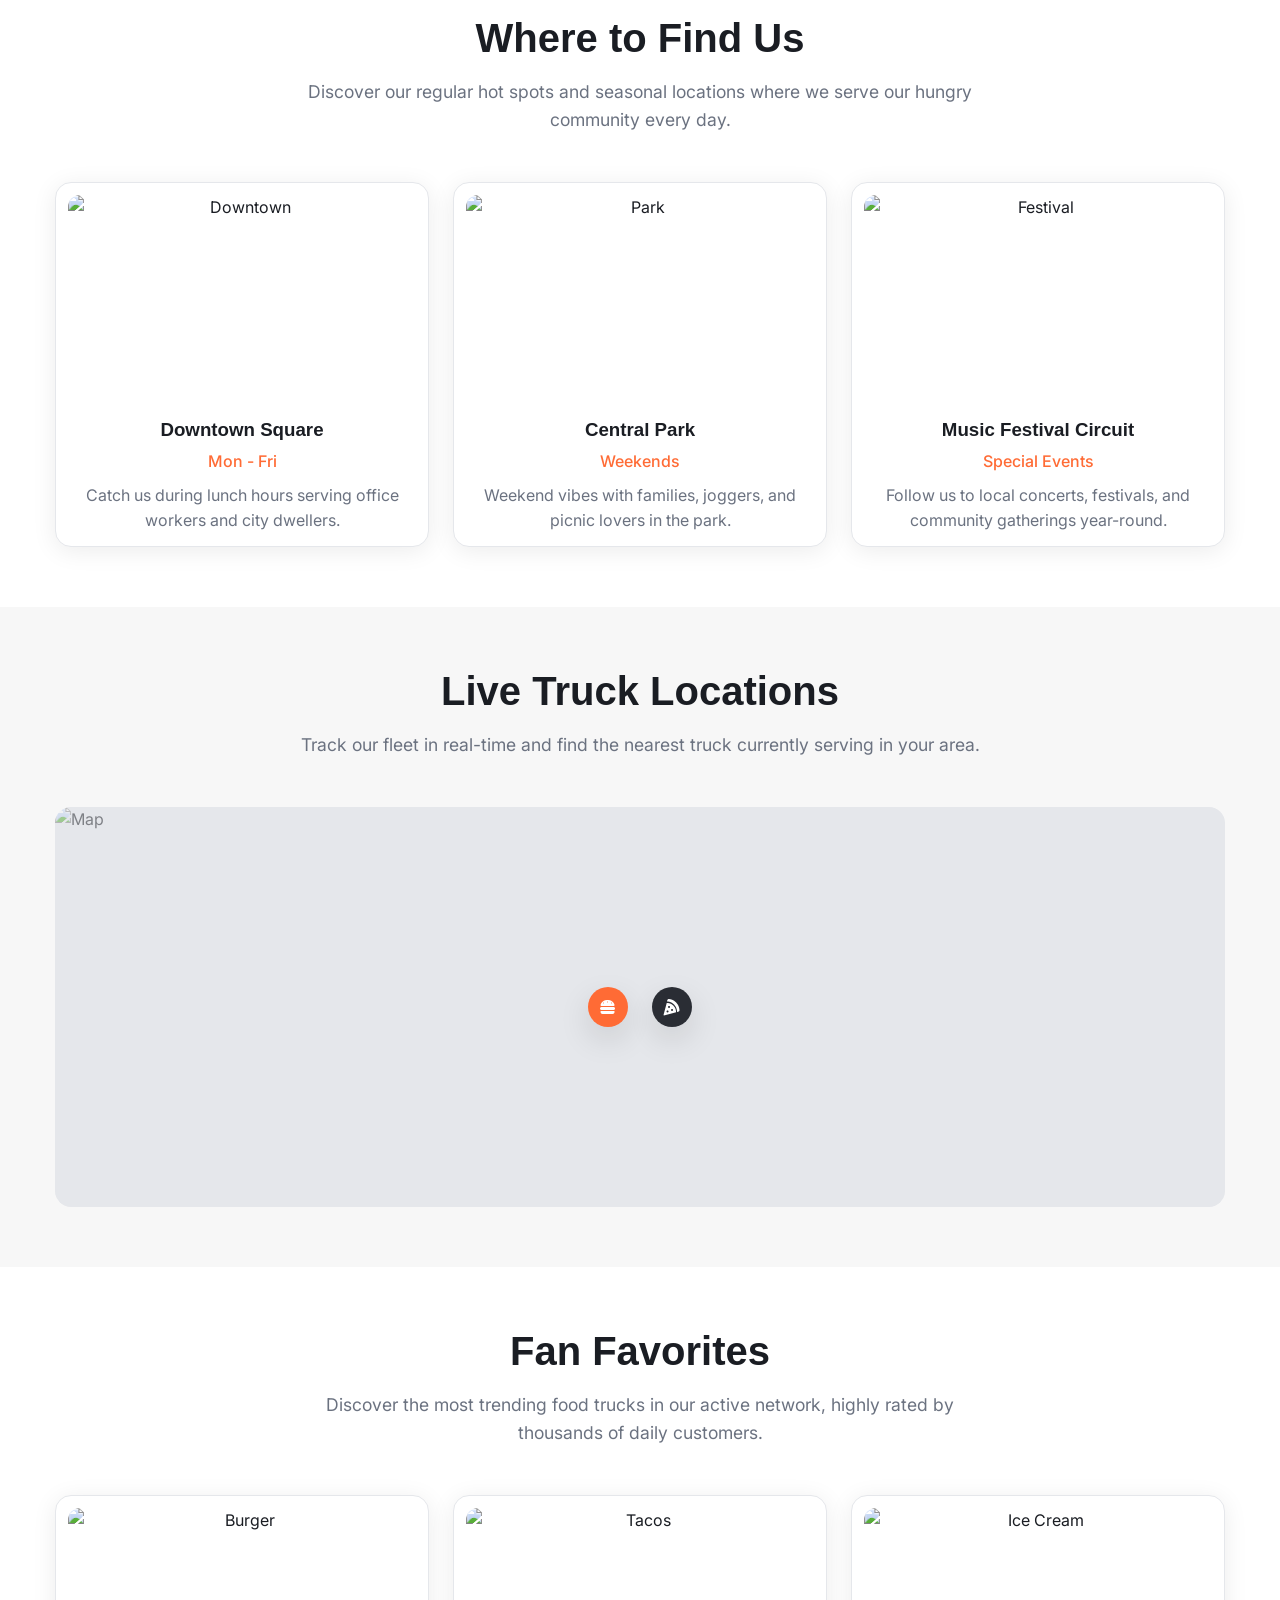
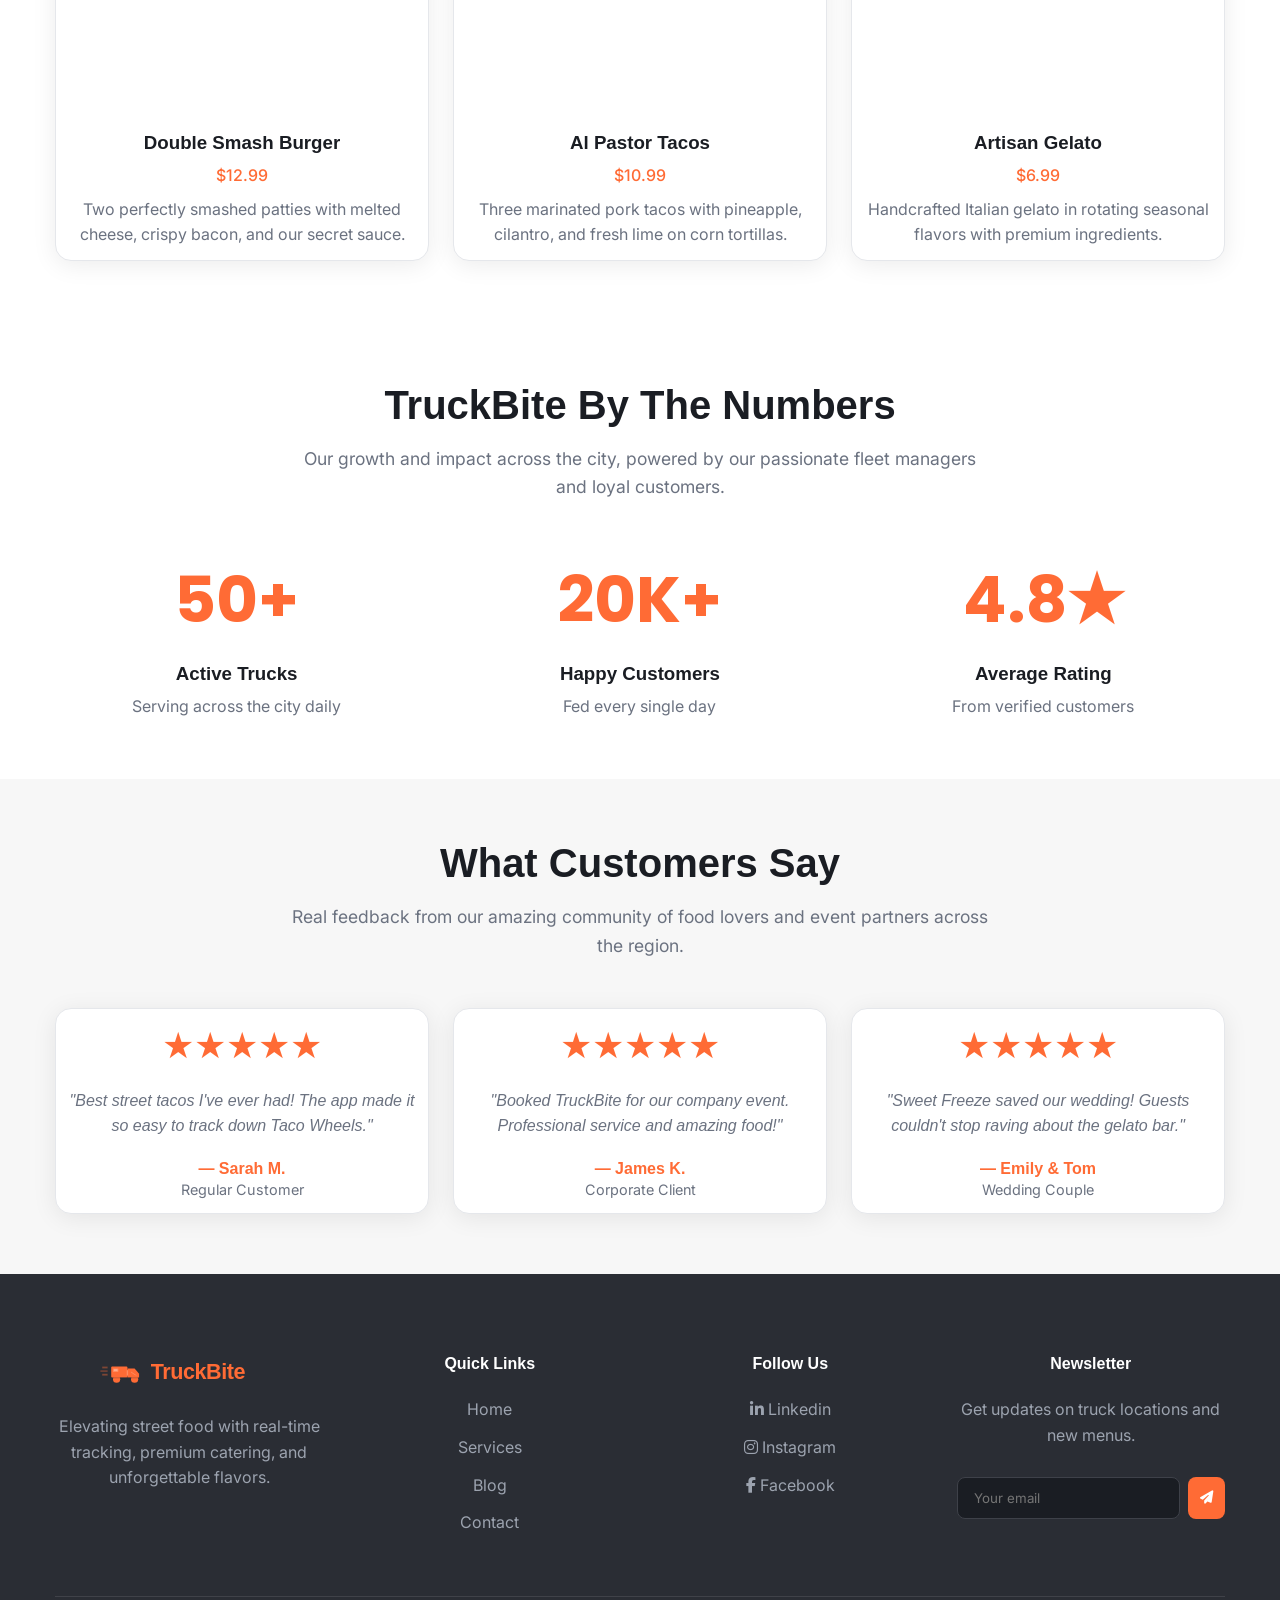
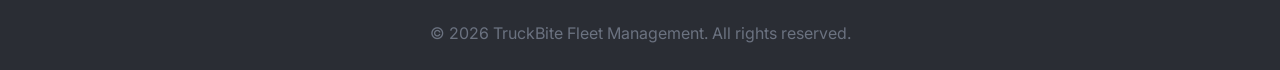
==== commit 234b4d22: "c4" ====
--- a/index.html
+++ b/index.html
@@ -31,7 +31,7 @@
                 <div class="nav-controls">
                     <!-- Theme and RTL in Navbar (Desktop) -->
                     <button class="icon-btn rtl-toggle-btn" aria-label="Toggle RTL"><i
-                            class="fa-solid fa-language"></i></button>
+                            class="fa-solid fa-right-left"></i></button>
                     <button class="icon-btn theme-toggle-btn" aria-label="Toggle Theme"><i
                             class="fa-solid fa-moon"></i></button>
                     <a href="login.html" class="btn btn-primary">Login</a>
--- a/css/style.css
+++ b/css/style.css
@@ -24,7 +24,7 @@
 
   /* Spacing */
   --base-unit: 8px;
-  --section-padding: 80px;
+  --section-padding: 60px;
   --container-max: 1200px;
   --card-gap: 24px;
 }
@@ -50,6 +50,7 @@
   color: var(--text-dark);
   background-color: var(--bg-color);
   line-height: 1.6;
+  font-weight: 400; /* Regular weight */
   transition: background-color 0.3s ease, color 0.3s ease;
   overflow-x: hidden;
 }
@@ -57,7 +58,7 @@
 .container {
   max-width: var(--container-max);
   margin: 0 auto;
-  padding: 0 24px;
+  padding: 0 15px;
 }
 
 /* Typography styles */
@@ -68,8 +69,13 @@
 h5,
 h6 {
   font-family: var(--font-heading);
+  font-weight: 600;
   color: var(--text-dark);
   line-height: 1.2;
+}
+
+p {
+  font-weight: 400;
 }
 
 h2.section-heading {
@@ -154,7 +160,7 @@
 .card {
   background-color: var(--bg-card);
   border-radius: 16px;
-  padding: 32px;
+  padding: 12px;
   box-shadow: var(--shadow-md);
   display: flex;
   flex: 1;
